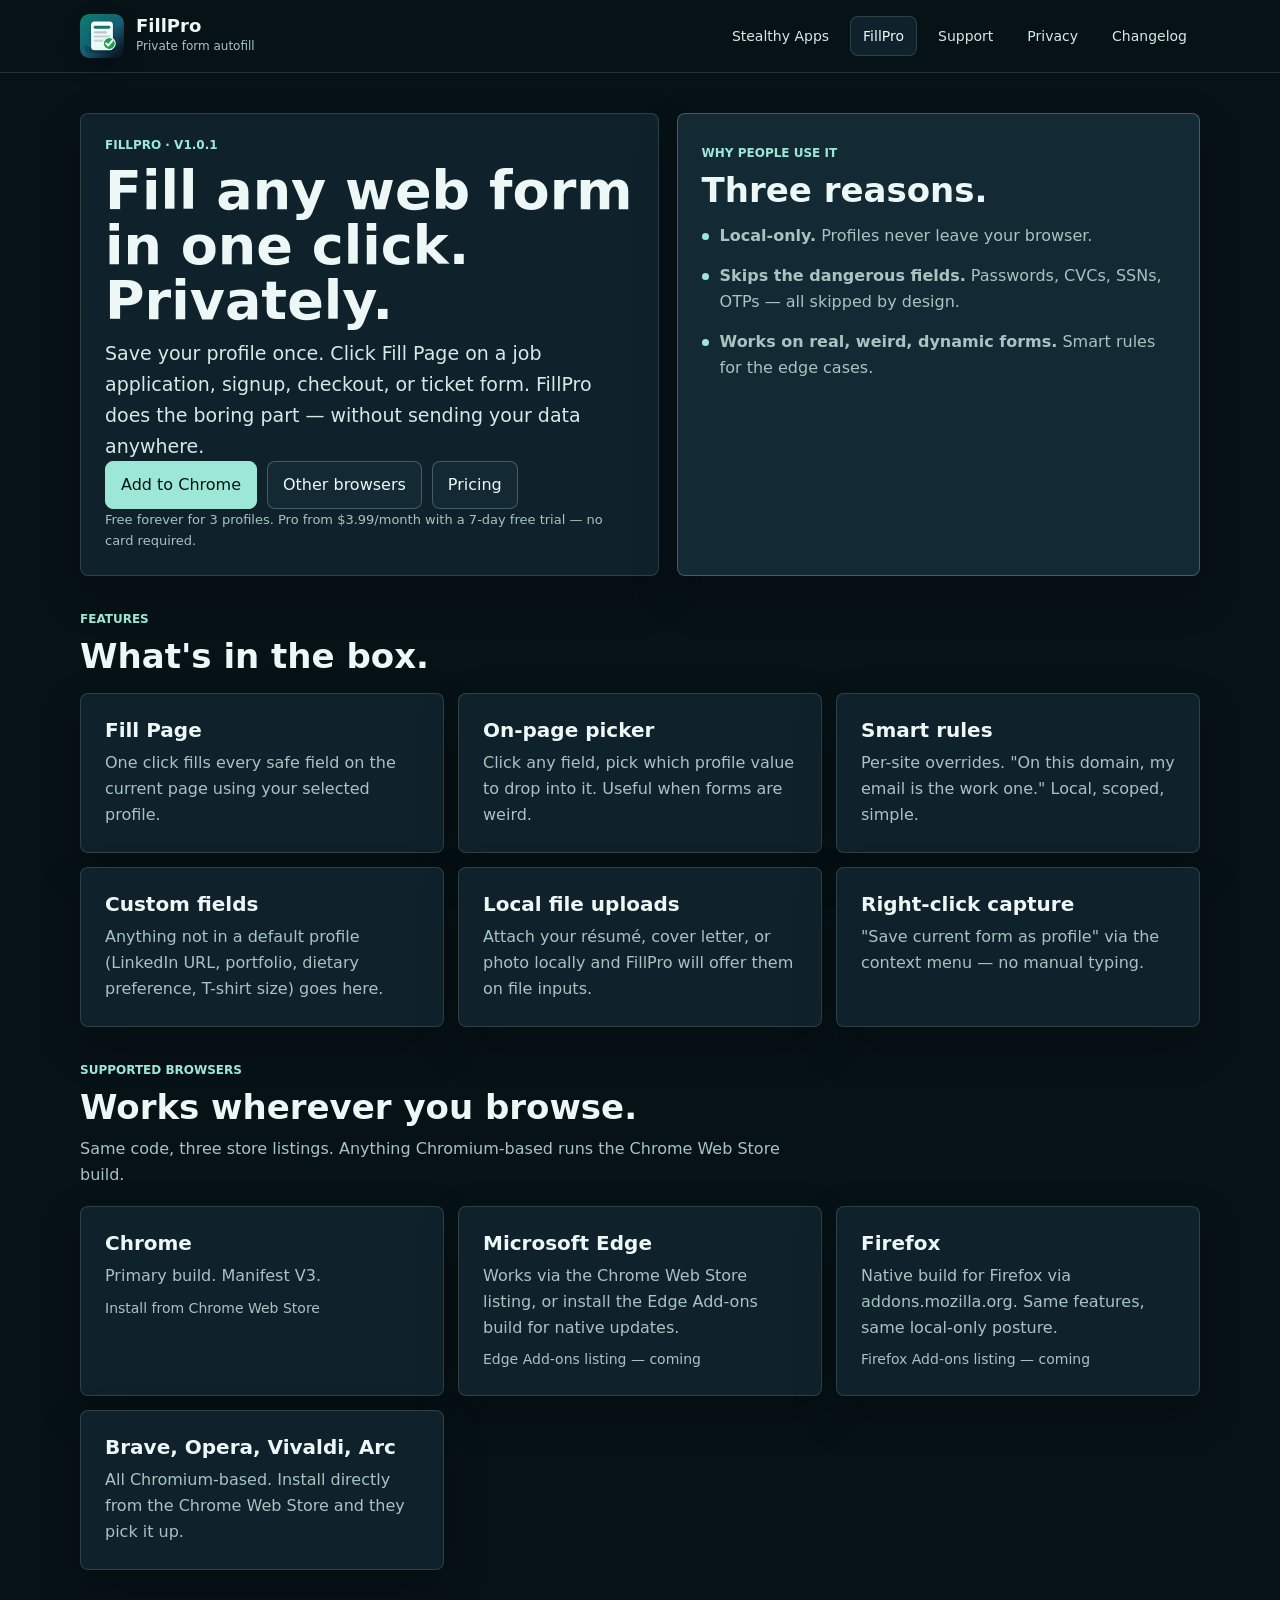
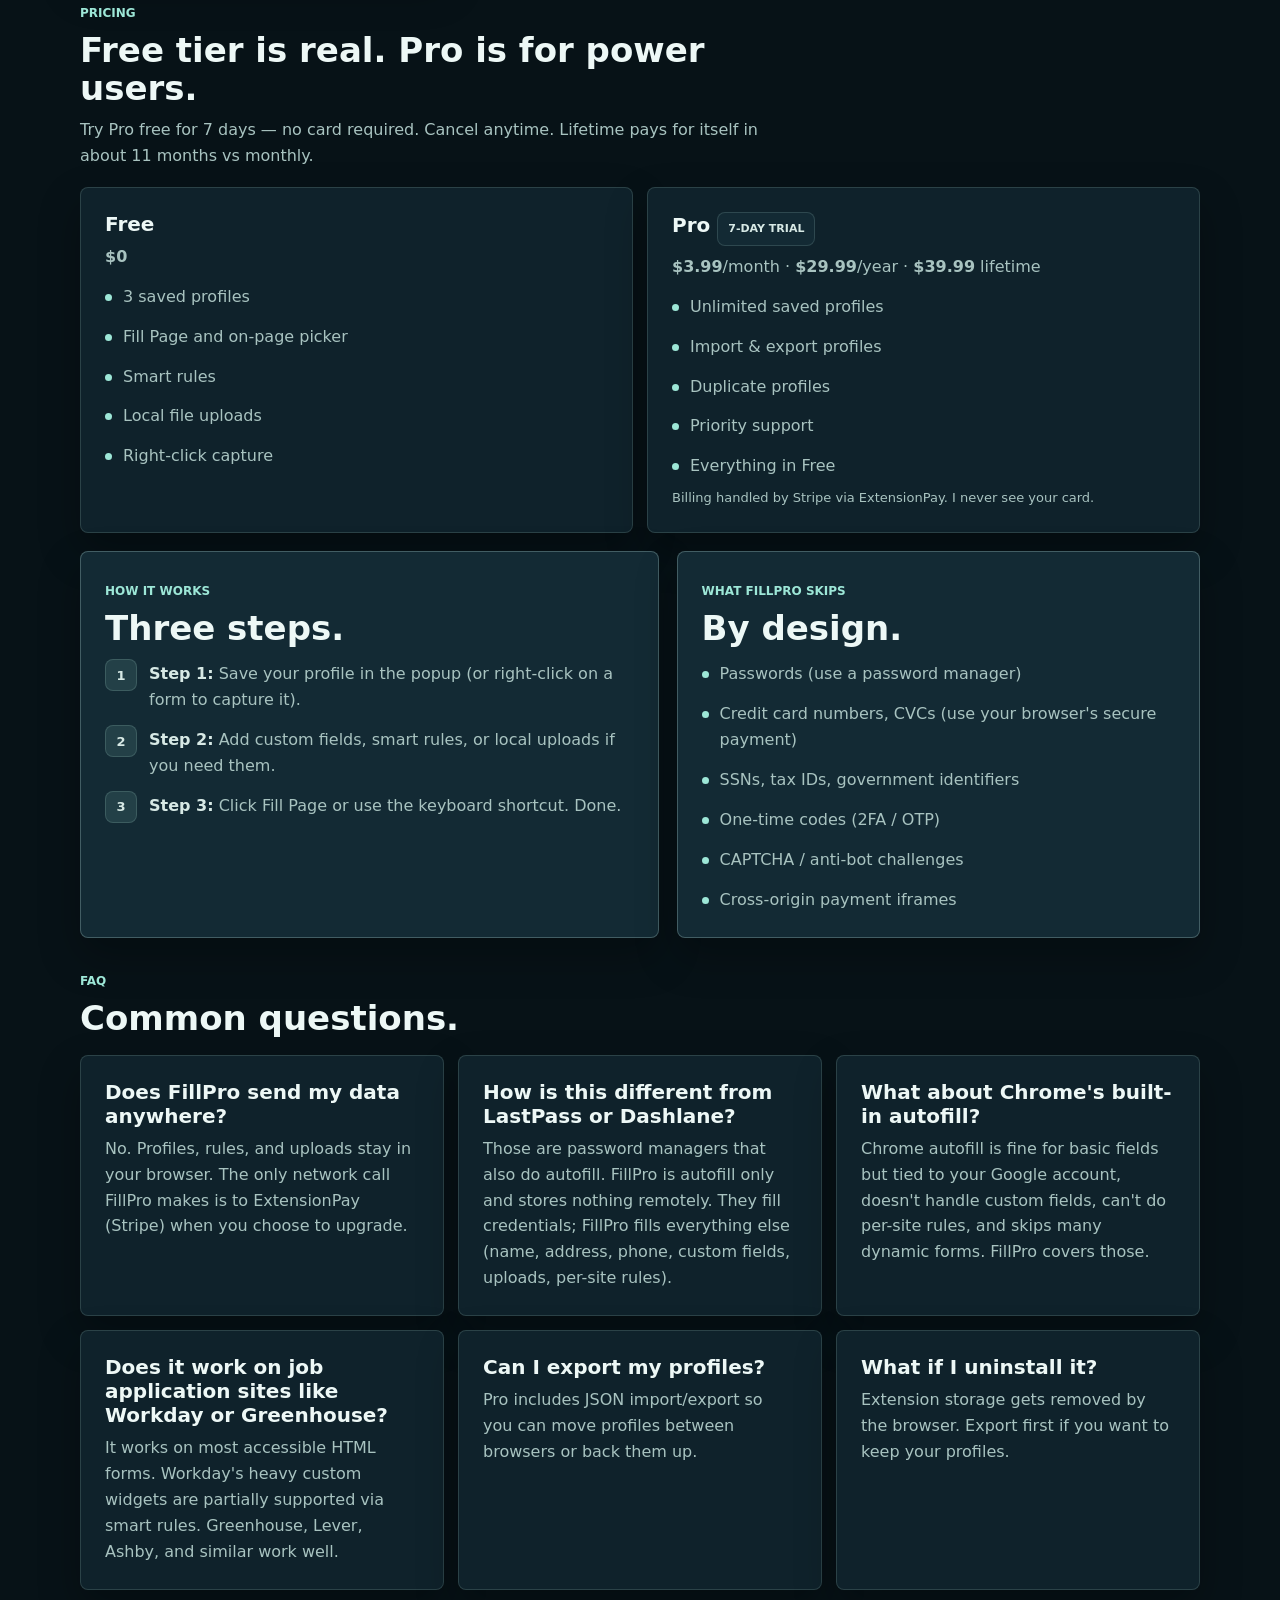
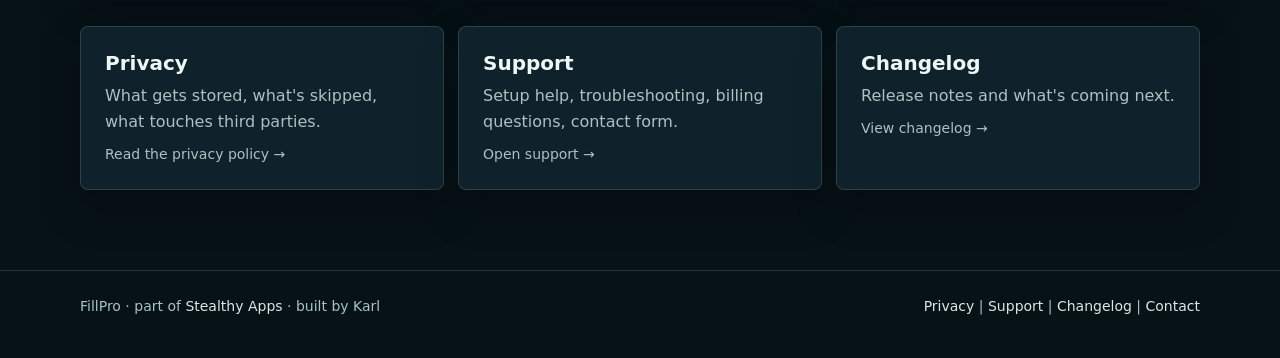
==== apps/fillpro/index.html @ 9a2bc62e "Restructure as Stealthy Apps portfolio site - New homepage and About page (Stealthy Apps brand, casu" ====
<!doctype html>
<html lang="en">
<head>
  <meta charset="utf-8">
  <meta name="viewport" content="width=device-width, initial-scale=1">
  <title>FillPro — private form autofill for Chrome, Edge, and Firefox</title>
  <meta name="description" content="FillPro is a private, local-only form autofill extension for Chrome, Edge, Firefox, Brave, Opera, Vivaldi, and Arc. No tracking. No accounts. Skips passwords, payment fields, and one-time codes by design. Free tier with 3 profiles. Pro from $3.99/month with a 7-day free trial.">
  <meta name="keywords" content="form autofill, chrome autofill, firefox autofill, edge autofill, private autofill, fillpro, lastpass alternative, dashlane alternative, indie autofill extension, no tracking autofill, local-only autofill">
  <meta name="referrer" content="no-referrer">
  <meta name="theme-color" content="#0b1a23">
  <link rel="canonical" href="https://stealthyapps.com/apps/fillpro/">
  <link rel="icon" href="/assets/fillpro-logo.svg" type="image/svg+xml">
  <link rel="stylesheet" href="/styles.css">

  <meta property="og:type" content="website">
  <meta property="og:site_name" content="Stealthy Apps">
  <meta property="og:title" content="FillPro — private form autofill for Chrome, Edge, and Firefox">
  <meta property="og:description" content="Local-only form autofill. No tracking, no accounts, no servers. Free tier with 3 profiles. Pro from $3.99/month, 7-day free trial.">
  <meta property="og:url" content="https://stealthyapps.com/apps/fillpro/">
  <meta property="og:image" content="https://stealthyapps.com/assets/fillpro-logo.svg">
  <meta name="twitter:card" content="summary_large_image">
  <meta name="twitter:title" content="FillPro — private form autofill">
  <meta name="twitter:description" content="Local-only autofill for Chrome, Edge, and Firefox. No tracking, no accounts.">
  <meta name="twitter:image" content="https://stealthyapps.com/assets/fillpro-logo.svg">

  <script type="application/ld+json">
  {
    "@context": "https://schema.org",
    "@graph": [
      {
        "@type": "SoftwareApplication",
        "name": "FillPro",
        "applicationCategory": "BrowserApplication",
        "operatingSystem": "Chrome, Microsoft Edge, Firefox, Brave, Opera, Vivaldi, Arc",
        "url": "https://stealthyapps.com/apps/fillpro/",
        "image": "https://stealthyapps.com/assets/fillpro-logo.svg",
        "description": "Private, local-only form autofill for Chrome, Edge, Firefox, and other Chromium browsers. Skips passwords and payment fields by design.",
        "publisher": { "@type": "Organization", "name": "Stealthy Apps" },
        "author": { "@type": "Person", "name": "Karl" },
        "offers": [
          { "@type": "Offer", "price": "0", "priceCurrency": "USD", "name": "Free", "availability": "https://schema.org/InStock" },
          { "@type": "Offer", "price": "3.99", "priceCurrency": "USD", "name": "Pro monthly" },
          { "@type": "Offer", "price": "29.99", "priceCurrency": "USD", "name": "Pro yearly" },
          { "@type": "Offer", "price": "39.99", "priceCurrency": "USD", "name": "Pro lifetime" }
        ]
      },
      {
        "@type": "BreadcrumbList",
        "itemListElement": [
          { "@type": "ListItem", "position": 1, "name": "Stealthy Apps", "item": "https://stealthyapps.com/" },
          { "@type": "ListItem", "position": 2, "name": "FillPro", "item": "https://stealthyapps.com/apps/fillpro/" }
        ]
      },
      {
        "@type": "FAQPage",
        "mainEntity": [
          {
            "@type": "Question",
            "name": "Does FillPro send my data anywhere?",
            "acceptedAnswer": { "@type": "Answer", "text": "No. Profiles, smart rules, and uploads stay in your browser. There is no server in the loop for the autofill flow." }
          },
          {
            "@type": "Question",
            "name": "Does FillPro fill passwords or credit card numbers?",
            "acceptedAnswer": { "@type": "Answer", "text": "No. Passwords, payment fields, CVCs, SSNs, tax IDs, and one-time codes are skipped by design. Use a password manager and your browser's secure payment methods for those." }
          },
          {
            "@type": "Question",
            "name": "Which browsers does FillPro support?",
            "acceptedAnswer": { "@type": "Answer", "text": "Chrome, Microsoft Edge, Firefox, Brave, Opera, Vivaldi, and Arc. Anything Chromium-based works from the Chrome Web Store build. Firefox uses a separate Add-ons listing." }
          },
          {
            "@type": "Question",
            "name": "Is there a free version of FillPro?",
            "acceptedAnswer": { "@type": "Answer", "text": "Yes. The free tier includes 3 saved profiles, Fill Page, the on-page picker, smart rules, and local uploads. Pro removes the profile cap and adds import/export and profile duplication." }
          },
          {
            "@type": "Question",
            "name": "How much does FillPro Pro cost?",
            "acceptedAnswer": { "@type": "Answer", "text": "$3.99/month, $29.99/year, or $39.99 lifetime. There is a 7-day free Pro trial — no card required." }
          },
          {
            "@type": "Question",
            "name": "How is FillPro different from LastPass or Dashlane autofill?",
            "acceptedAnswer": { "@type": "Answer", "text": "FillPro is autofill only — it does not store passwords or payment cards. It runs locally with no server, no account, and no analytics. Password managers fill credentials; FillPro fills the rest of the form (name, address, phone, custom fields, uploads, smart rules)." }
          }
        ]
      }
    ]
  }
  </script>
</head>
<body>
  <header class="site-header">
    <nav class="nav" aria-label="Main navigation">
      <a class="brand" href="/">
        <img class="brand-logo" src="/assets/fillpro-logo.svg" alt="FillPro logo" width="48" height="48" decoding="async">
        <span class="brand-lockup">
          <span class="brand-title">FillPro</span>
          <span class="brand-subtitle">Private form autofill</span>
        </span>
      </a>
      <div class="nav-links">
        <a href="/">Stealthy Apps</a>
        <a href="/apps/fillpro/" aria-current="page">FillPro</a>
        <a href="support.html">Support</a>
        <a href="privacy.html">Privacy</a>
        <a href="changelog.html">Changelog</a>
      </div>
    </nav>
  </header>

  <main class="page">
    <section class="page-hero">
      <div class="surface page-hero-copy">
        <div class="page-intro">
          <p class="eyebrow">FillPro · v1.0.1</p>
          <h1>Fill any web form in one click. Privately.</h1>
          <p class="lead">Save your profile once. Click Fill Page on a job application, signup, checkout, or ticket form. FillPro does the boring part — without sending your data anywhere.</p>
        </div>
        <div class="actions">
          <a class="button primary" href="https://chromewebstore.google.com/" rel="noopener">Add to Chrome</a>
          <a class="button" href="#platforms">Other browsers</a>
          <a class="button" href="#pricing">Pricing</a>
        </div>
        <p class="small">Free forever for 3 profiles. Pro from $3.99/month with a 7-day free trial — no card required.</p>
      </div>

      <article class="boundary-card mini-card">
        <div class="page-intro">
          <p class="eyebrow">Why people use it</p>
          <h2>Three reasons.</h2>
        </div>
        <ul class="list-check">
          <li><strong>Local-only.</strong> Profiles never leave your browser.</li>
          <li><strong>Skips the dangerous fields.</strong> Passwords, CVCs, SSNs, OTPs — all skipped by design.</li>
          <li><strong>Works on real, weird, dynamic forms.</strong> Smart rules for the edge cases.</li>
        </ul>
      </article>
    </section>

    <section class="section-shell">
      <div class="section-heading">
        <p class="eyebrow">Features</p>
        <h2>What's in the box.</h2>
      </div>
      <div class="info-grid">
        <article class="feature-card">
          <h3>Fill Page</h3>
          <p>One click fills every safe field on the current page using your selected profile.</p>
        </article>
        <article class="feature-card">
          <h3>On-page picker</h3>
          <p>Click any field, pick which profile value to drop into it. Useful when forms are weird.</p>
        </article>
        <article class="feature-card">
          <h3>Smart rules</h3>
          <p>Per-site overrides. "On this domain, my email is the work one." Local, scoped, simple.</p>
        </article>
        <article class="feature-card">
          <h3>Custom fields</h3>
          <p>Anything not in a default profile (LinkedIn URL, portfolio, dietary preference, T-shirt size) goes here.</p>
        </article>
        <article class="feature-card">
          <h3>Local file uploads</h3>
          <p>Attach your résumé, cover letter, or photo locally and FillPro will offer them on file inputs.</p>
        </article>
        <article class="feature-card">
          <h3>Right-click capture</h3>
          <p>"Save current form as profile" via the context menu — no manual typing.</p>
        </article>
      </div>
    </section>

    <section id="platforms" class="section-shell">
      <div class="section-heading">
        <p class="eyebrow">Supported browsers</p>
        <h2>Works wherever you browse.</h2>
        <p>Same code, three store listings. Anything Chromium-based runs the Chrome Web Store build.</p>
      </div>
      <div class="info-grid">
        <article class="info-card">
          <h3>Chrome</h3>
          <p>Primary build. Manifest V3.</p>
          <p class="meta"><a href="https://chromewebstore.google.com/" rel="noopener">Install from Chrome Web Store</a></p>
        </article>
        <article class="info-card">
          <h3>Microsoft Edge</h3>
          <p>Works via the Chrome Web Store listing, or install the Edge Add-ons build for native updates.</p>
          <p class="meta">Edge Add-ons listing — coming</p>
        </article>
        <article class="info-card">
          <h3>Firefox</h3>
          <p>Native build for Firefox via addons.mozilla.org. Same features, same local-only posture.</p>
          <p class="meta">Firefox Add-ons listing — coming</p>
        </article>
        <article class="info-card">
          <h3>Brave, Opera, Vivaldi, Arc</h3>
          <p>All Chromium-based. Install directly from the Chrome Web Store and they pick it up.</p>
        </article>
      </div>
    </section>

    <section id="pricing" class="section-shell">
      <div class="section-heading">
        <p class="eyebrow">Pricing</p>
        <h2>Free tier is real. Pro is for power users.</h2>
        <p>Try Pro free for 7 days — no card required. Cancel anytime. Lifetime pays for itself in about 11 months vs monthly.</p>
      </div>
      <div class="plan-grid">
        <article class="feature-card">
          <h3>Free</h3>
          <p><strong>$0</strong></p>
          <ul class="list-check">
            <li>3 saved profiles</li>
            <li>Fill Page and on-page picker</li>
            <li>Smart rules</li>
            <li>Local file uploads</li>
            <li>Right-click capture</li>
          </ul>
        </article>
        <article class="feature-card">
          <h3>Pro <span class="release-badge">7-day trial</span></h3>
          <p><strong>$3.99</strong>/month · <strong>$29.99</strong>/year · <strong>$39.99</strong> lifetime</p>
          <ul class="list-check">
            <li>Unlimited saved profiles</li>
            <li>Import &amp; export profiles</li>
            <li>Duplicate profiles</li>
            <li>Priority support</li>
            <li>Everything in Free</li>
          </ul>
          <p class="small">Billing handled by Stripe via ExtensionPay. I never see your card.</p>
        </article>
      </div>
    </section>

    <section class="split-layout">
      <article class="boundary-card">
        <div class="page-intro">
          <p class="eyebrow">How it works</p>
          <h2>Three steps.</h2>
        </div>
        <ol class="step-list">
          <li><strong>Step 1:</strong> Save your profile in the popup (or right-click on a form to capture it).</li>
          <li><strong>Step 2:</strong> Add custom fields, smart rules, or local uploads if you need them.</li>
          <li><strong>Step 3:</strong> Click Fill Page or use the keyboard shortcut. Done.</li>
        </ol>
      </article>

      <article class="boundary-card">
        <div class="page-intro">
          <p class="eyebrow">What FillPro skips</p>
          <h2>By design.</h2>
        </div>
        <ul class="list-check">
          <li>Passwords (use a password manager)</li>
          <li>Credit card numbers, CVCs (use your browser's secure payment)</li>
          <li>SSNs, tax IDs, government identifiers</li>
          <li>One-time codes (2FA / OTP)</li>
          <li>CAPTCHA / anti-bot challenges</li>
          <li>Cross-origin payment iframes</li>
        </ul>
      </article>
    </section>

    <section class="section-shell">
      <div class="section-heading">
        <p class="eyebrow">FAQ</p>
        <h2>Common questions.</h2>
      </div>
      <div class="info-grid">
        <article class="info-card">
          <h3>Does FillPro send my data anywhere?</h3>
          <p>No. Profiles, rules, and uploads stay in your browser. The only network call FillPro makes is to ExtensionPay (Stripe) when you choose to upgrade.</p>
        </article>
        <article class="info-card">
          <h3>How is this different from LastPass or Dashlane?</h3>
          <p>Those are password managers that also do autofill. FillPro is autofill only and stores nothing remotely. They fill credentials; FillPro fills everything else (name, address, phone, custom fields, uploads, per-site rules).</p>
        </article>
        <article class="info-card">
          <h3>What about Chrome's built-in autofill?</h3>
          <p>Chrome autofill is fine for basic fields but tied to your Google account, doesn't handle custom fields, can't do per-site rules, and skips many dynamic forms. FillPro covers those.</p>
        </article>
        <article class="info-card">
          <h3>Does it work on job application sites like Workday or Greenhouse?</h3>
          <p>It works on most accessible HTML forms. Workday's heavy custom widgets are partially supported via smart rules. Greenhouse, Lever, Ashby, and similar work well.</p>
        </article>
        <article class="info-card">
          <h3>Can I export my profiles?</h3>
          <p>Pro includes JSON import/export so you can move profiles between browsers or back them up.</p>
        </article>
        <article class="info-card">
          <h3>What if I uninstall it?</h3>
          <p>Extension storage gets removed by the browser. Export first if you want to keep your profiles.</p>
        </article>
      </div>
    </section>

    <section class="section-shell">
      <div class="info-grid">
        <article class="info-card">
          <h3>Privacy</h3>
          <p>What gets stored, what's skipped, what touches third parties.</p>
          <p class="meta"><a href="privacy.html">Read the privacy policy →</a></p>
        </article>
        <article class="info-card">
          <h3>Support</h3>
          <p>Setup help, troubleshooting, billing questions, contact form.</p>
          <p class="meta"><a href="support.html">Open support →</a></p>
        </article>
        <article class="info-card">
          <h3>Changelog</h3>
          <p>Release notes and what's coming next.</p>
          <p class="meta"><a href="changelog.html">View changelog →</a></p>
        </article>
      </div>
    </section>
  </main>

  <footer>
    <div class="footer-inner">
      <span>FillPro · part of <a href="/">Stealthy Apps</a> · built by Karl</span>
      <span><a href="privacy.html">Privacy</a> | <a href="support.html">Support</a> | <a href="changelog.html">Changelog</a> | <a href="support.html#contact">Contact</a></span>
    </div>
  </footer>
</body>
</html>
---- styles.css ----
:root {
  --bg: #071217;
  --bg-2: #0b1a20;
  --surface: #0f222b;
  --surface-2: #132a34;
  --surface-3: #f5fbfa;
  --text: #edf8f6;
  --soft: #d7e9e5;
  --muted: #a8c3c0;
  --line: rgba(185, 226, 218, 0.16);
  --line-strong: rgba(185, 226, 218, 0.28);
  --brand: #9de7d7;
  --brand-dark: #0f766e;
  --good: #16a34a;
  --ink: #08212b;
  --max: 1120px;
  --copy: 720px;
  --radius: 8px;
  --shadow: 0 18px 42px rgba(0, 0, 0, 0.28);
}

* {
  box-sizing: border-box;
}

html {
  color-scheme: dark;
  scroll-behavior: smooth;
  scroll-padding-top: 150px;
}

body {
  margin: 0;
  min-height: 100vh;
  background: var(--bg);
  color: var(--text);
  font: 16px/1.62 ui-sans-serif, system-ui, -apple-system, BlinkMacSystemFont, "Segoe UI", sans-serif;
  letter-spacing: 0;
}

img {
  display: block;
  max-width: 100%;
}

a {
  color: inherit;
  text-decoration: none;
}

a:hover {
  text-decoration: none;
}

.site-header {
  position: sticky;
  top: 0;
  z-index: 20;
  background: var(--bg);
  border-bottom: 1px solid var(--line);
}

.nav,
main,
.footer-inner {
  width: min(var(--max), calc(100% - 40px));
  margin: 0 auto;
}

.nav {
  display: flex;
  align-items: center;
  justify-content: space-between;
  gap: 22px;
  padding: 14px 0;
}

.brand {
  display: inline-flex;
  align-items: center;
  gap: 12px;
  min-width: 0;
}

.brand-logo {
  width: 44px;
  height: 44px;
  border-radius: var(--radius);
  box-shadow: 0 10px 20px rgba(0, 0, 0, 0.24);
  flex: 0 0 auto;
}

.brand-lockup {
  display: flex;
  flex-direction: column;
  gap: 1px;
}

.brand-title {
  color: var(--text);
  font-size: 18px;
  line-height: 1.1;
  font-weight: 800;
}

.brand-subtitle {
  color: var(--muted);
  font-size: 12px;
}

.nav-links {
  display: flex;
  flex-wrap: wrap;
  align-items: center;
  justify-content: flex-end;
  gap: 8px;
}

.nav-links a {
  min-height: 38px;
  padding: 8px 12px;
  border-radius: var(--radius);
  color: var(--soft);
  font-size: 14px;
  border: 1px solid transparent;
}

.nav-links a:hover,
.nav-links a[aria-current='page'] {
  background: var(--surface);
  border-color: var(--line);
  color: var(--text);
}

main {
  position: relative;
  padding: 40px 0 80px;
}

.page {
  display: grid;
  gap: 18px;
}

.hero-grid,
.page-hero,
.split-layout {
  display: grid;
  grid-template-columns: minmax(0, 1.05fr) minmax(320px, 0.95fr);
  gap: 18px;
  align-items: stretch;
}

.surface,
.boundary-card,
.contact-card,
.feature-card,
.info-card,
.support-card,
.policy-card,
.release-card,
.mini-card,
.preview-shell,
.preview-card,
.mini-note {
  border: 1px solid var(--line);
  border-radius: var(--radius);
  background: var(--surface);
  box-shadow: var(--shadow);
}

.hero-copy,
.page-hero-copy,
.boundary-card,
.contact-card,
.feature-card,
.info-card,
.support-card,
.policy-card,
.release-card,
.mini-card {
  padding: 24px;
}

.hero-copy {
  display: flex;
  flex-direction: column;
  justify-content: space-between;
  gap: 20px;
}

.page-intro,
.section-heading {
  display: grid;
  gap: 10px;
}

.section-shell {
  display: grid;
  gap: 18px;
  margin-top: 18px;
}

.section-heading {
  max-width: var(--copy);
}

.eyebrow {
  margin: 0;
  color: var(--brand);
  font-size: 12px;
  line-height: 1.25;
  font-weight: 800;
  letter-spacing: 0;
  text-transform: uppercase;
}

h1,
h2,
h3,
p {
  margin: 0;
  letter-spacing: 0;
}

h1,
h2,
h3 {
  color: var(--text);
  font-weight: 800;
}

h1 {
  max-width: 720px;
  font-size: 54px;
  line-height: 1.02;
}

h2 {
  font-size: 34px;
  line-height: 1.12;
}

h3 {
  font-size: 20px;
  line-height: 1.2;
}

p {
  color: var(--muted);
}

.lead {
  max-width: 62ch;
  color: var(--soft);
  font-size: 19px;
}

.actions,
.pill-row,
.quick-links,
.chip-row,
.tag-row,
.preview-tag-row,
.preview-action-row,
.contact-meta {
  display: flex;
  flex-wrap: wrap;
  gap: 10px;
}

.pill,
.quick-link,
.chip,
.preview-badge,
.release-badge,
.tag,
.preview-tag {
  display: inline-flex;
  align-items: center;
  justify-content: center;
  min-height: 34px;
  padding: 7px 10px;
  border-radius: var(--radius);
  border: 1px solid var(--line);
  background: var(--surface-2);
  color: var(--soft);
  font-size: 13px;
  font-weight: 700;
  letter-spacing: 0;
}

.quick-link:hover {
  border-color: var(--line-strong);
  color: var(--text);
}

.button {
  display: inline-flex;
  align-items: center;
  justify-content: center;
  min-height: 44px;
  padding: 10px 15px;
  border: 1px solid var(--line-strong);
  border-radius: var(--radius);
  background: var(--surface-2);
  color: var(--text);
  font: 800 14px/1.2 inherit;
  cursor: pointer;
}

.button:hover {
  border-color: var(--brand);
}

.button.primary {
  color: #06131a;
  background: var(--brand);
  border-color: var(--brand);
}

.hero-preview,
.preview-shell {
  display: flex;
}

.preview-shell {
  width: 100%;
  padding: 16px;
  flex-direction: column;
  gap: 14px;
  background: var(--surface-2);
}

.preview-header,
.preview-card-head,
.footer-inner,
.contact-meta {
  display: flex;
  align-items: center;
  justify-content: space-between;
  gap: 12px;
}

.preview-brand {
  display: inline-flex;
  align-items: center;
  gap: 10px;
  color: var(--soft);
  font-weight: 800;
}

.preview-brand img {
  width: 36px;
  height: 36px;
  border-radius: var(--radius);
}

.preview-badge,
.release-badge {
  font-size: 11px;
  text-transform: uppercase;
}

.preview-stack,
.preview-lines,
.preview-note-grid,
.feature-grid,
.info-grid,
.support-grid,
.policy-grid,
.release-grid,
.mini-grid,
.contact-form,
.field,
.field-row,
.list-check,
.step-list,
.clean-list,
.dense-list {
  display: grid;
  gap: 14px;
}

.preview-note-grid,
.feature-grid,
.info-grid,
.support-grid,
.policy-grid,
.release-grid {
  grid-template-columns: repeat(3, minmax(0, 1fr));
}

.preview-note-grid {
  grid-template-columns: repeat(2, minmax(0, 1fr));
}

.plan-grid {
  display: grid;
  grid-template-columns: repeat(2, minmax(0, 1fr));
  gap: 14px;
}

.preview-card {
  padding: 18px;
  background: var(--surface-3);
  color: var(--ink);
  box-shadow: 0 16px 30px rgba(0, 0, 0, 0.22);
}

.preview-card-head {
  margin-bottom: 14px;
  color: var(--ink);
  font-weight: 800;
}

.preview-default {
  min-height: 24px;
  padding: 4px 8px;
  border-radius: var(--radius);
  background: rgba(15, 118, 110, 0.12);
  color: var(--brand-dark);
  font-size: 11px;
  font-weight: 900;
}

.preview-lines {
  margin-bottom: 14px;
  gap: 9px;
}

.preview-lines span {
  height: 12px;
  border-radius: var(--radius);
  background: rgba(8, 33, 43, 0.12);
}

.preview-lines span:nth-child(1) { width: 88%; }
.preview-lines span:nth-child(2) { width: 68%; }
.preview-lines span:nth-child(3) { width: 78%; }

.preview-tag,
.tag {
  background: rgba(8, 33, 43, 0.08);
  color: #0d3744;
  border-color: rgba(8, 33, 43, 0.1);
}

.preview-tag.strong,
.tag.strong {
  background: rgba(22, 163, 74, 0.12);
  color: #14783d;
}

.preview-action {
  flex: 1;
  min-height: 40px;
  border-radius: var(--radius);
  display: inline-flex;
  align-items: center;
  justify-content: center;
  font-size: 13px;
  font-weight: 800;
}

.preview-action.primary {
  background: var(--brand-dark);
  color: #f7fbfb;
}

.preview-action.secondary {
  background: rgba(8, 33, 43, 0.08);
  color: var(--ink);
}

.mini-note {
  padding: 16px;
  background: var(--surface-3);
  color: var(--ink);
}

.mini-note p,
.mini-note strong {
  color: var(--ink);
}

.feature-card p,
.info-card p,
.support-card p,
.policy-card p,
.release-card p,
.boundary-card p,
.contact-card p,
.mini-card p {
  margin-top: 8px;
}

.boundary-card,
.contact-card,
.mini-card {
  background: var(--surface-2);
  border-color: var(--line-strong);
}

.list-check,
.step-list,
.clean-list,
.dense-list {
  padding: 0;
  margin: 14px 0 0;
  list-style: none;
}

.list-check li,
.step-list li,
.clean-list li,
.dense-list li {
  position: relative;
  padding-left: 18px;
  color: var(--muted);
}

.list-check li::before,
.clean-list li::before,
.dense-list li::before {
  content: "";
  position: absolute;
  left: 0;
  top: 10px;
  width: 7px;
  height: 7px;
  border-radius: 50%;
  background: var(--brand);
}

.step-list {
  counter-reset: step;
}

.step-list li {
  min-height: 34px;
  padding-left: 44px;
}

.step-list strong {
  color: var(--soft);
}

.step-list li::before {
  counter-increment: step;
  content: counter(step);
  position: absolute;
  left: 0;
  top: -2px;
  width: 30px;
  height: 30px;
  border-radius: var(--radius);
  display: grid;
  place-items: center;
  background: rgba(157, 231, 215, 0.12);
  border: 1px solid var(--line);
  color: var(--soft);
  font-size: 13px;
  font-weight: 900;
}

.permissions-table {
  width: 100%;
  margin-top: 14px;
  border-collapse: collapse;
  color: var(--muted);
  font-size: 15px;
}

.permissions-table th,
.permissions-table td {
  padding: 12px 0;
  border-top: 1px solid var(--line);
  text-align: left;
  vertical-align: top;
}

.permissions-table th {
  color: var(--soft);
  font-size: 13px;
}

.permissions-table td:first-child,
.permissions-table th:first-child {
  width: 180px;
  padding-right: 18px;
}

.permissions-table:first-of-type {
  margin-top: 14px;
}

.permissions-table strong {
  color: var(--soft);
}

.meta,
.small,
.helper {
  color: var(--muted);
  font-size: 14px;
}

.small {
  font-size: 13px;
}

.contact-card {
  scroll-margin-top: 150px;
}

.contact-form {
  margin-top: 18px;
}

.field-row {
  grid-template-columns: repeat(2, minmax(0, 1fr));
}

.contact-fieldset {
  min-width: 0;
  margin: 0;
  padding: 0;
  border: 0;
}

.contact-fieldset legend {
  color: var(--soft);
  font-size: 13px;
  font-weight: 800;
}

.field {
  gap: 7px;
}

.field label {
  color: var(--soft);
  font-size: 13px;
  font-weight: 800;
}

.field input,
.field select,
.field textarea {
  width: 100%;
  border: 1px solid var(--line-strong);
  border-radius: var(--radius);
  background: #071217;
  color: var(--text);
  font: inherit;
  padding: 12px 13px;
}

.field textarea {
  min-height: 150px;
  resize: vertical;
}

.field input::placeholder,
.field textarea::placeholder {
  color: #6f8d8d;
}

.field input:focus,
.field select:focus,
.field textarea:focus {
  outline: 2px solid rgba(157, 231, 215, 0.42);
  outline-offset: 2px;
}

.button:focus-visible,
.nav-links a:focus-visible,
.quick-link:focus-visible,
a:focus-visible,
button:focus-visible,
select:focus-visible,
input:focus-visible,
textarea:focus-visible {
  outline: 3px solid var(--brand);
  outline-offset: 3px;
}

[data-contact-status] {
  border-radius: var(--radius);
  padding: 10px 12px;
  background: rgba(157, 231, 215, 0.07);
  border: 1px solid var(--line);
}

[data-contact-status][data-state='error'] {
  color: #ffd2d2;
  background: rgba(185, 28, 28, 0.18);
  border-color: rgba(252, 165, 165, 0.45);
}

[data-contact-status][data-state='success'] {
  color: #d8f8e4;
  background: rgba(22, 163, 74, 0.14);
  border-color: rgba(134, 239, 172, 0.35);
}

footer {
  border-top: 1px solid var(--line);
}

.footer-inner {
  flex-wrap: wrap;
  padding: 24px 0 40px;
  color: var(--muted);
  font-size: 14px;
}

.footer-inner a {
  color: var(--soft);
}

@media (max-width: 1020px) {
  .hero-grid,
  .page-hero,
  .split-layout,
  .preview-note-grid,
  .feature-grid,
  .info-grid,
  .support-grid,
  .policy-grid,
  .release-grid {
    grid-template-columns: repeat(2, minmax(0, 1fr));
  }

  h1 {
    font-size: 46px;
  }
}

@media (max-width: 780px) {
  .nav,
  main,
  .footer-inner {
    width: min(var(--max), calc(100% - 28px));
  }

  .nav {
    flex-direction: column;
    align-items: flex-start;
  }

  .nav-links {
    justify-content: flex-start;
  }

  .hero-grid,
  .page-hero,
  .split-layout,
  .preview-note-grid,
  .feature-grid,
  .info-grid,
  .support-grid,
  .policy-grid,
  .release-grid,
  .plan-grid,
  .field-row {
    grid-template-columns: 1fr;
  }

  h1 {
    font-size: 38px;
  }

  h2 {
    font-size: 28px;
  }

  .hero-copy,
  .page-hero-copy,
  .boundary-card,
  .contact-card,
  .feature-card,
  .info-card,
  .support-card,
  .policy-card,
  .release-card,
  .mini-card {
    padding: 20px;
  }

  .permissions-table,
  .permissions-table thead,
  .permissions-table tbody,
  .permissions-table tr,
  .permissions-table th,
  .permissions-table td {
    display: block;
    width: 100%;
  }

  .permissions-table th {
    display: none;
  }

  .permissions-table td:first-child {
    padding-bottom: 2px;
    border-top: 1px solid var(--line);
  }

  .permissions-table td + td {
    padding-top: 0;
    border-top: 0;
  }
}

@media (max-width: 560px) {
  body {
    font-size: 15px;
  }

  main {
    padding-top: 28px;
  }

  .brand-logo {
    width: 40px;
    height: 40px;
  }

  .actions,
  .pill-row,
  .quick-links {
    width: 100%;
  }

  .button,
  .pill,
  .quick-link {
    width: 100%;
  }

  .hero-copy .actions {
    display: grid;
    grid-template-columns: repeat(2, minmax(0, 1fr));
  }

  .hero-copy .actions .button.primary {
    grid-column: 1 / -1;
  }

  .nav-links {
    display: grid;
    width: 100%;
    grid-template-columns: repeat(4, minmax(0, 1fr));
    gap: 6px;
  }

  .nav-links a {
    min-height: 34px;
    padding: 7px 6px;
    text-align: center;
    font-size: 13px;
  }

  .preview-header,
  .preview-card-head,
  .preview-action-row,
  .footer-inner,
  .contact-meta {
    align-items: stretch;
    flex-direction: column;
  }

  .field textarea {
    min-height: 120px;
  }
}

@media (prefers-reduced-motion: reduce) {
  html {
    scroll-behavior: auto;
  }
}
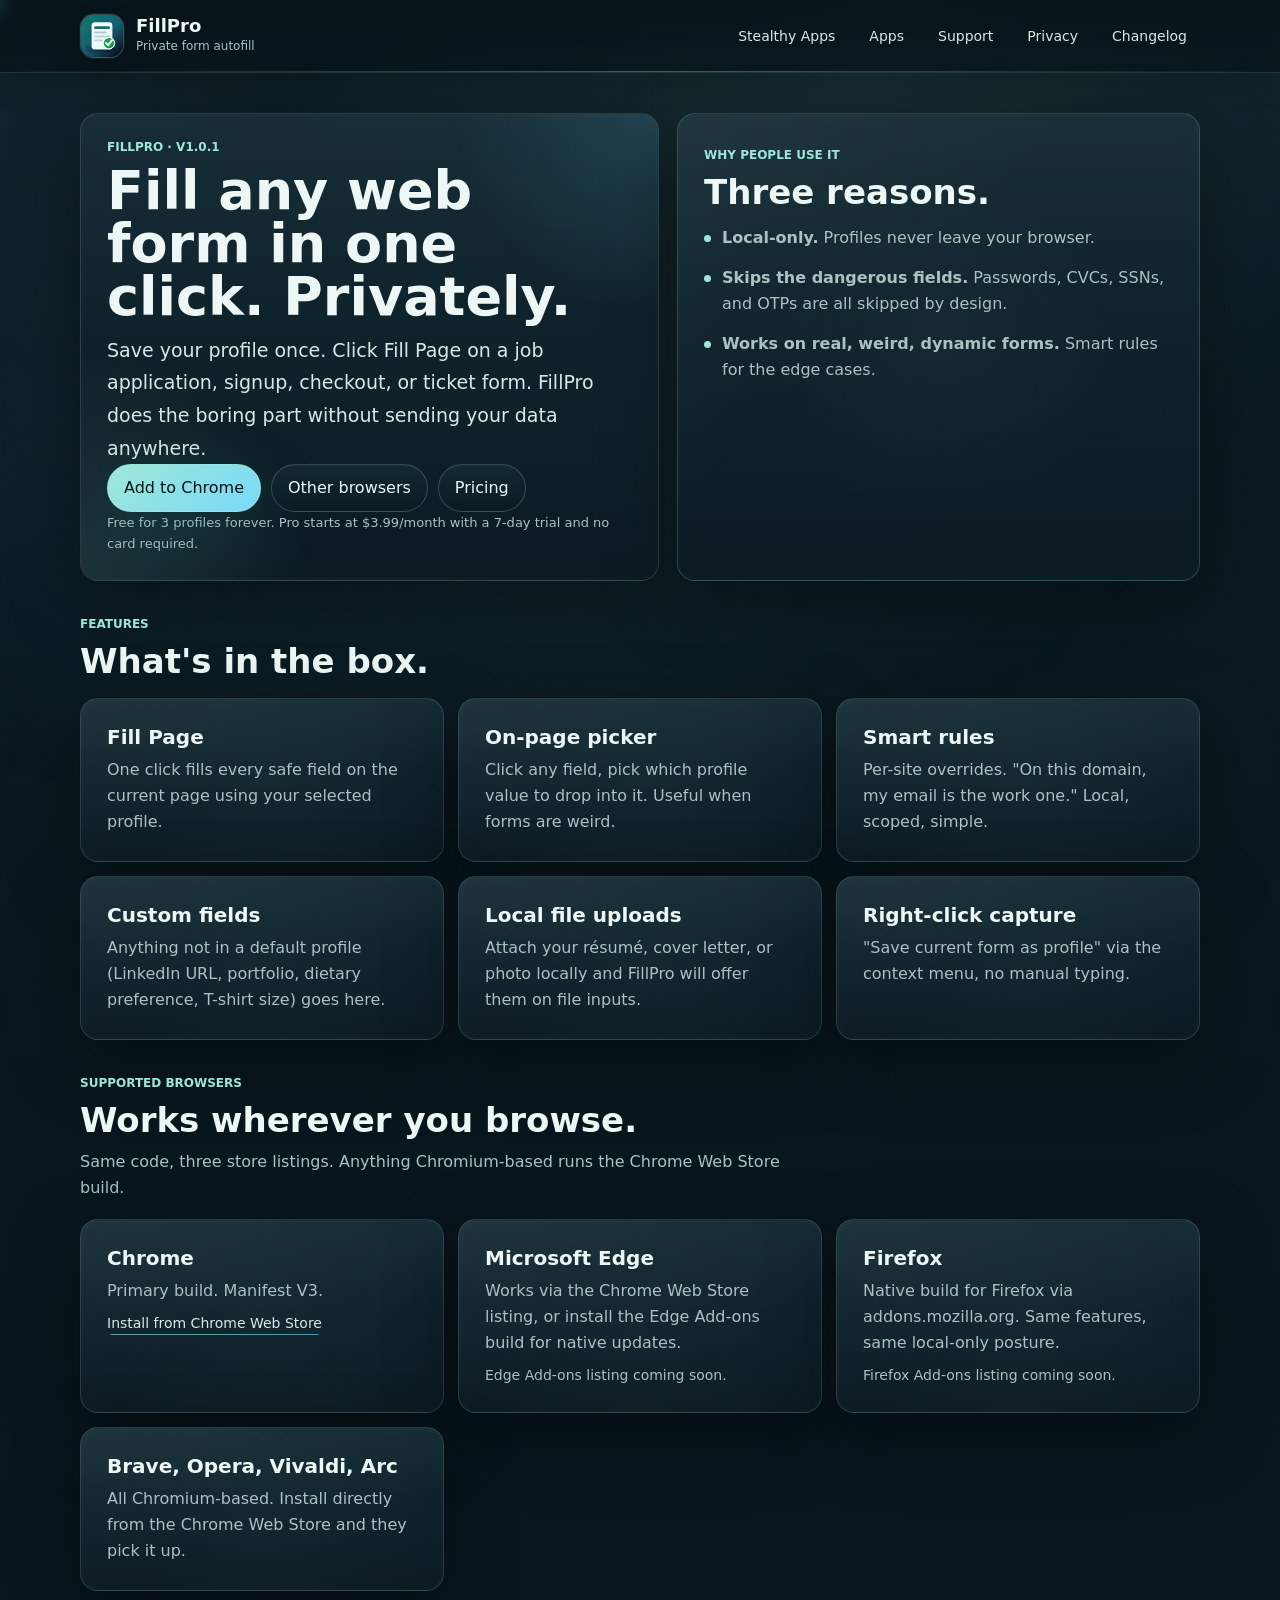
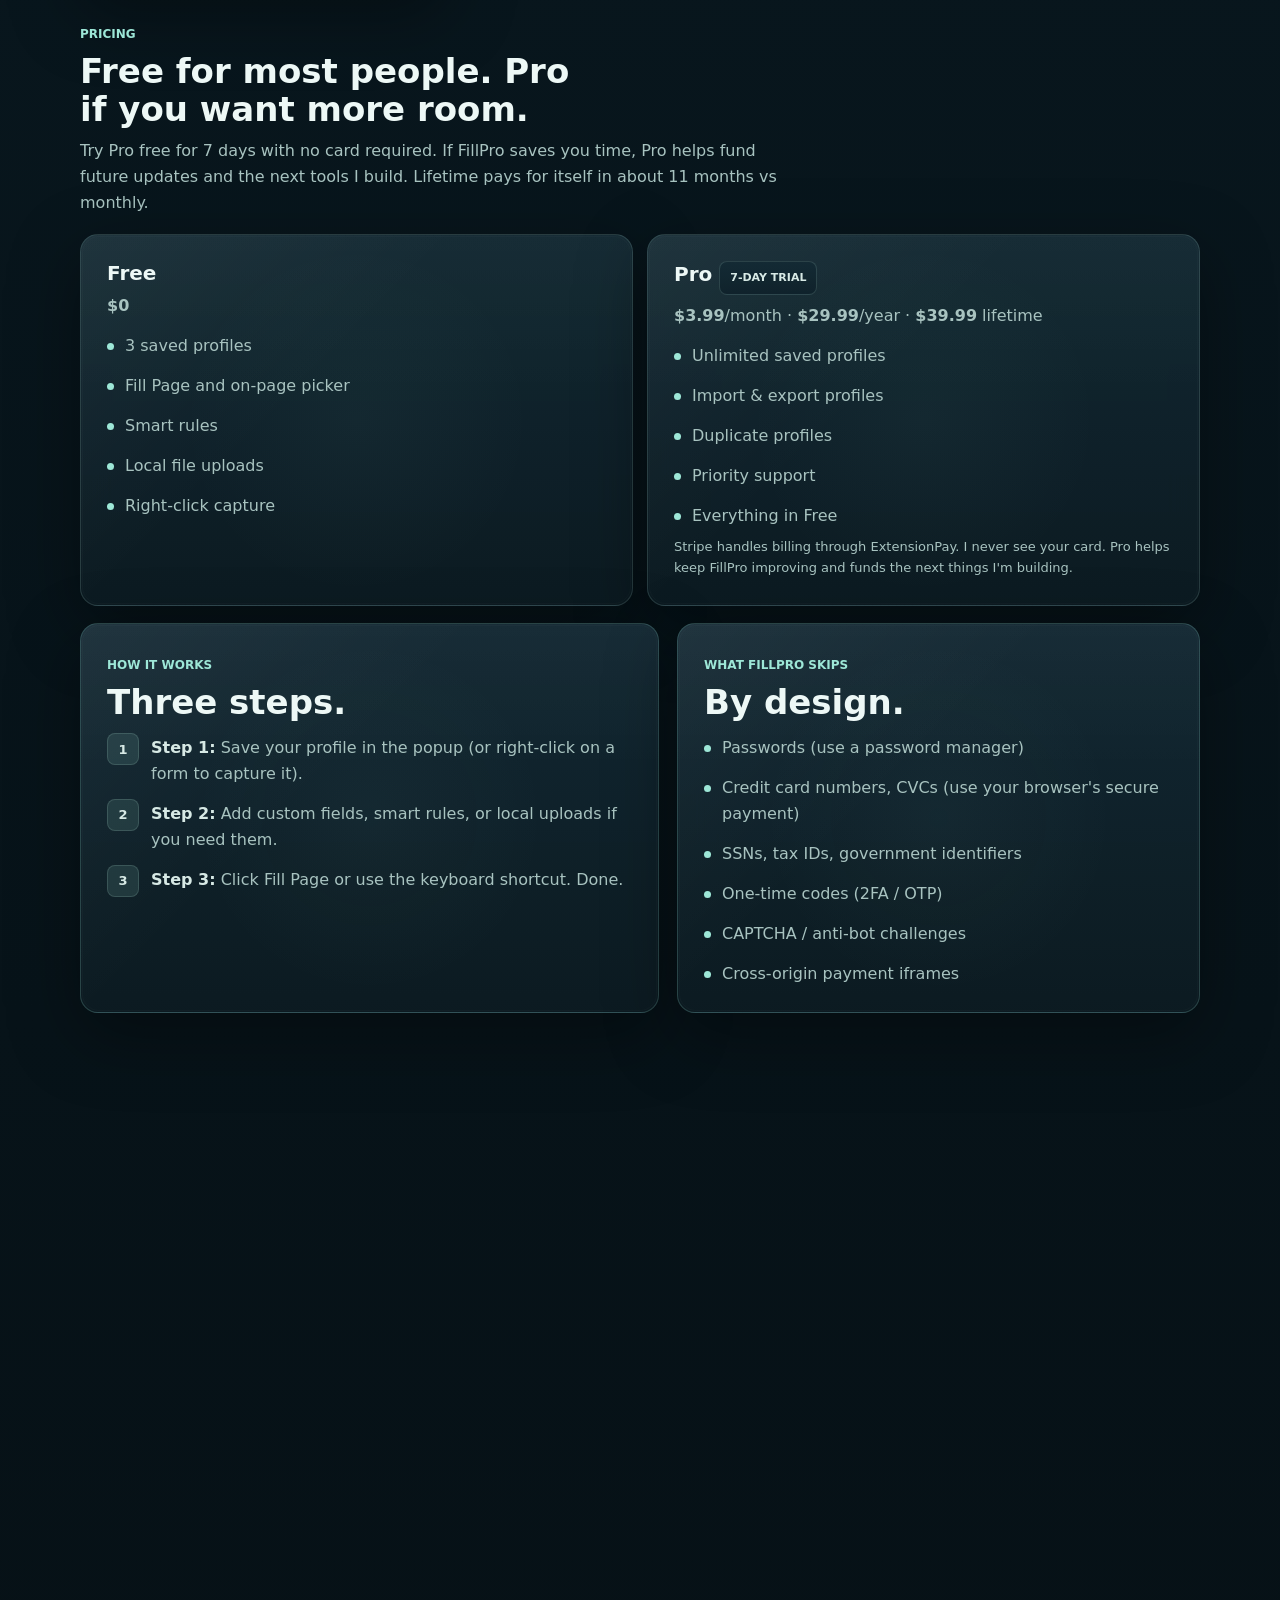
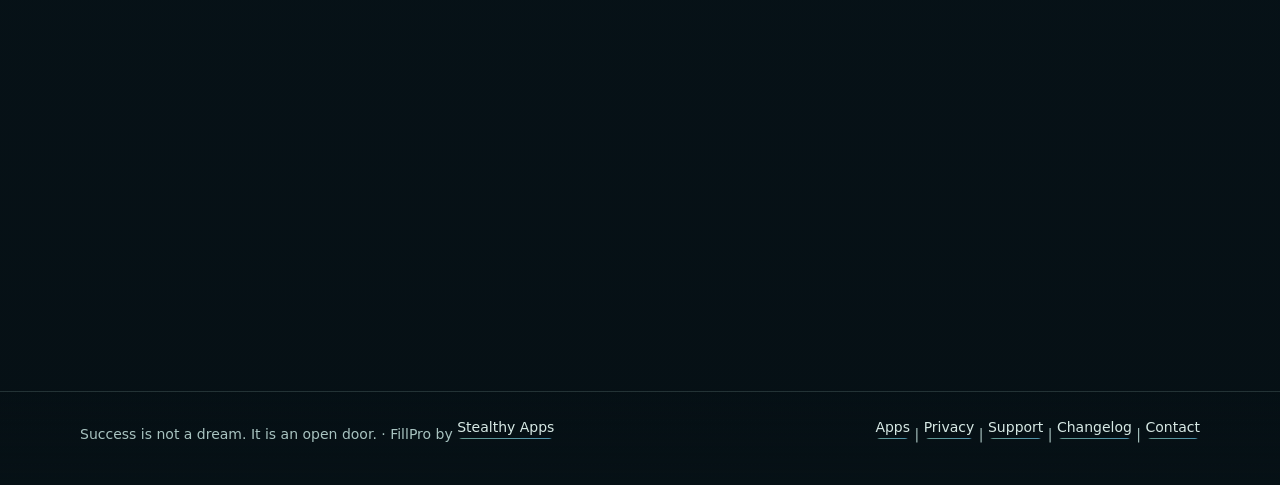
==== commit 717ff97c: "Refine brand voice and interaction polish" ====
--- a/apps/fillpro/index.html
+++ b/apps/fillpro/index.html
@@ -102,7 +102,7 @@
       </a>
       <div class="nav-links">
         <a href="/">Stealthy Apps</a>
-        <a href="/apps/fillpro/" aria-current="page">FillPro</a>
+        <a href="/#apps">Apps</a>
         <a href="support.html">Support</a>
         <a href="privacy.html">Privacy</a>
         <a href="changelog.html">Changelog</a>
@@ -116,14 +116,14 @@
         <div class="page-intro">
           <p class="eyebrow">FillPro · v1.0.1</p>
           <h1>Fill any web form in one click. Privately.</h1>
-          <p class="lead">Save your profile once. Click Fill Page on a job application, signup, checkout, or ticket form. FillPro does the boring part — without sending your data anywhere.</p>
+          <p class="lead">Save your profile once. Click Fill Page on a job application, signup, checkout, or ticket form. FillPro does the boring part without sending your data anywhere.</p>
         </div>
         <div class="actions">
           <a class="button primary" href="https://chromewebstore.google.com/" rel="noopener">Add to Chrome</a>
           <a class="button" href="#platforms">Other browsers</a>
           <a class="button" href="#pricing">Pricing</a>
         </div>
-        <p class="small">Free forever for 3 profiles. Pro from $3.99/month with a 7-day free trial — no card required.</p>
+        <p class="small">Free for 3 profiles forever. Pro starts at $3.99/month with a 7-day trial and no card required.</p>
       </div>
 
       <article class="boundary-card mini-card">
@@ -133,7 +133,7 @@
         </div>
         <ul class="list-check">
           <li><strong>Local-only.</strong> Profiles never leave your browser.</li>
-          <li><strong>Skips the dangerous fields.</strong> Passwords, CVCs, SSNs, OTPs — all skipped by design.</li>
+          <li><strong>Skips the dangerous fields.</strong> Passwords, CVCs, SSNs, and OTPs are all skipped by design.</li>
           <li><strong>Works on real, weird, dynamic forms.</strong> Smart rules for the edge cases.</li>
         </ul>
       </article>
@@ -167,7 +167,7 @@
         </article>
         <article class="feature-card">
           <h3>Right-click capture</h3>
-          <p>"Save current form as profile" via the context menu — no manual typing.</p>
+          <p>"Save current form as profile" via the context menu, no manual typing.</p>
         </article>
       </div>
     </section>
@@ -187,12 +187,12 @@
         <article class="info-card">
           <h3>Microsoft Edge</h3>
           <p>Works via the Chrome Web Store listing, or install the Edge Add-ons build for native updates.</p>
-          <p class="meta">Edge Add-ons listing — coming</p>
+          <p class="meta">Edge Add-ons listing coming soon.</p>
         </article>
         <article class="info-card">
           <h3>Firefox</h3>
           <p>Native build for Firefox via addons.mozilla.org. Same features, same local-only posture.</p>
-          <p class="meta">Firefox Add-ons listing — coming</p>
+          <p class="meta">Firefox Add-ons listing coming soon.</p>
         </article>
         <article class="info-card">
           <h3>Brave, Opera, Vivaldi, Arc</h3>
@@ -204,8 +204,8 @@
     <section id="pricing" class="section-shell">
       <div class="section-heading">
         <p class="eyebrow">Pricing</p>
-        <h2>Free tier is real. Pro is for power users.</h2>
-        <p>Try Pro free for 7 days — no card required. Cancel anytime. Lifetime pays for itself in about 11 months vs monthly.</p>
+        <h2>Free for most people. Pro if you want more room.</h2>
+        <p>Try Pro free for 7 days with no card required. If FillPro saves you time, Pro helps fund future updates and the next tools I build. Lifetime pays for itself in about 11 months vs monthly.</p>
       </div>
       <div class="plan-grid">
         <article class="feature-card">
@@ -229,7 +229,7 @@
             <li>Priority support</li>
             <li>Everything in Free</li>
           </ul>
-          <p class="small">Billing handled by Stripe via ExtensionPay. I never see your card.</p>
+          <p class="small">Stripe handles billing through ExtensionPay. I never see your card. Pro helps keep FillPro improving and funds the next things I'm building.</p>
         </article>
       </div>
     </section>
@@ -283,7 +283,7 @@
         </article>
         <article class="info-card">
           <h3>Does it work on job application sites like Workday or Greenhouse?</h3>
-          <p>It works on most accessible HTML forms. Workday's heavy custom widgets are partially supported via smart rules. Greenhouse, Lever, Ashby, and similar work well.</p>
+          <p>It works on most accessible HTML forms. Greenhouse, Lever, Ashby, and similar sites work well. Workday is trickier because of its custom widgets, but smart rules handle a lot of it and the rest can still be filled manually.</p>
         </article>
         <article class="info-card">
           <h3>Can I export my profiles?</h3>
@@ -310,7 +310,7 @@
         </article>
         <article class="info-card">
           <h3>Changelog</h3>
-          <p>Release notes and what's coming next.</p>
+          <p>Short release notes. No filler.</p>
           <p class="meta"><a href="changelog.html">View changelog →</a></p>
         </article>
       </div>
@@ -319,9 +319,10 @@
 
   <footer>
     <div class="footer-inner">
-      <span>FillPro · part of <a href="/">Stealthy Apps</a> · built by Karl</span>
-      <span><a href="privacy.html">Privacy</a> | <a href="support.html">Support</a> | <a href="changelog.html">Changelog</a> | <a href="support.html#contact">Contact</a></span>
+      <span>Success is not a dream. It is an open door. · FillPro by <a href="/">Stealthy Apps</a></span>
+      <span><a href="/#apps">Apps</a> | <a href="privacy.html">Privacy</a> | <a href="support.html">Support</a> | <a href="changelog.html">Changelog</a> | <a href="support.html#contact">Contact</a></span>
     </div>
   </footer>
+  <script src="/site.js" defer></script>
 </body>
 </html>
--- a/styles.css
+++ b/styles.css
@@ -4,19 +4,30 @@
   --surface: #0f222b;
   --surface-2: #132a34;
   --surface-3: #f5fbfa;
+  --surface-glass: rgba(15, 34, 43, 0.72);
+  --surface-glass-strong: rgba(19, 42, 52, 0.82);
   --text: #edf8f6;
   --soft: #d7e9e5;
   --muted: #a8c3c0;
   --line: rgba(185, 226, 218, 0.16);
   --line-strong: rgba(185, 226, 218, 0.28);
   --brand: #9de7d7;
+  --brand-2: #75d8ff;
+  --brand-3: rgba(157, 231, 215, 0.34);
   --brand-dark: #0f766e;
   --good: #16a34a;
   --ink: #08212b;
   --max: 1120px;
   --copy: 720px;
   --radius: 8px;
+  --radius-lg: 18px;
+  --spot-x: 50%;
+  --spot-y: 50%;
+  --spot-alpha: 0.035;
   --shadow: 0 18px 42px rgba(0, 0, 0, 0.28);
+  --shadow-soft: 0 22px 70px rgba(0, 0, 0, 0.36);
+  --shadow-brand: 0 24px 70px rgba(17, 121, 115, 0.22);
+  --ease-out: cubic-bezier(0.2, 0.75, 0.2, 1);
 }
 
 * {
@@ -30,12 +41,54 @@
 }
 
 body {
+  position: relative;
   margin: 0;
   min-height: 100vh;
-  background: var(--bg);
+  background:
+    linear-gradient(180deg, rgba(12, 31, 38, 0.82) 0%, transparent 38%),
+    linear-gradient(180deg, #071217 0%, #08161d 42%, #061015 100%);
   color: var(--text);
   font: 16px/1.62 ui-sans-serif, system-ui, -apple-system, BlinkMacSystemFont, "Segoe UI", sans-serif;
   letter-spacing: 0;
+  overflow-x: clip;
+}
+
+body::before,
+body::after {
+  content: "";
+  position: fixed;
+  inset: 0;
+  pointer-events: none;
+  z-index: 0;
+}
+
+body::before {
+  background:
+    linear-gradient(rgba(157, 231, 215, 0.05) 1px, transparent 1px),
+    linear-gradient(90deg, rgba(157, 231, 215, 0.05) 1px, transparent 1px);
+  background-size: 72px 72px;
+  mask-image: linear-gradient(180deg, rgba(0, 0, 0, 0.9), transparent 88%);
+  opacity: 0.22;
+}
+
+body::after {
+  background:
+    linear-gradient(116deg, transparent 0 18%, rgba(157, 231, 215, 0.08) 36%, transparent 56% 100%),
+    linear-gradient(42deg, transparent 0 24%, rgba(117, 216, 255, 0.065) 44%, transparent 62% 100%),
+    linear-gradient(180deg, rgba(157, 231, 215, 0.035), transparent 44%);
+  background-size: 180% 180%, 160% 160%, 100% 100%;
+  background-position: 18% 8%, 82% 14%, center;
+  mask-image: linear-gradient(180deg, rgba(0, 0, 0, 0.94), rgba(0, 0, 0, 0.74) 45%, transparent 94%);
+  opacity: 0.92;
+  animation: ambientField 18s ease-in-out infinite alternate;
+  will-change: background-position, opacity;
+}
+
+.site-header,
+main,
+footer {
+  position: relative;
+  z-index: 1;
 }
 
 img {
@@ -55,9 +108,19 @@
 .site-header {
   position: sticky;
   top: 0;
-  z-index: 20;
-  background: var(--bg);
+  z-index: 30;
+  background: linear-gradient(180deg, rgba(7, 18, 23, 0.86), rgba(7, 18, 23, 0.72));
+  backdrop-filter: blur(18px) saturate(135%);
   border-bottom: 1px solid var(--line);
+  box-shadow: 0 10px 30px rgba(0, 0, 0, 0.16);
+}
+
+.site-header::after {
+  content: "";
+  position: absolute;
+  inset: auto 0 0;
+  height: 1px;
+  background: linear-gradient(90deg, transparent, rgba(157, 231, 215, 0.34), transparent);
 }
 
 .nav,
@@ -73,6 +136,7 @@
   justify-content: space-between;
   gap: 22px;
   padding: 14px 0;
+  position: relative;
 }
 
 .brand {
@@ -80,14 +144,36 @@
   align-items: center;
   gap: 12px;
   min-width: 0;
+  border-radius: 18px;
+  transition: transform 220ms var(--ease-out);
+}
+
+.brand:hover {
+  transform: translateY(-1px);
 }
 
 .brand-logo {
   width: 44px;
   height: 44px;
-  border-radius: var(--radius);
-  box-shadow: 0 10px 20px rgba(0, 0, 0, 0.24);
+  border-radius: 14px;
+  border: 1px solid rgba(157, 231, 215, 0.24);
+  background: linear-gradient(180deg, rgba(157, 231, 215, 0.14), rgba(117, 216, 255, 0.04));
+  box-shadow: 0 12px 28px rgba(0, 0, 0, 0.24), 0 0 0 1px rgba(157, 231, 215, 0.08);
   flex: 0 0 auto;
+  transition: border-color 220ms ease, box-shadow 220ms ease, outline-color 220ms ease, transform 220ms var(--ease-out);
+}
+
+.brand:hover .brand-logo {
+  outline: 2px solid rgba(157, 231, 215, 0.26);
+  outline-offset: 4px;
+  border-color: rgba(157, 231, 215, 0.58);
+  box-shadow: 0 16px 34px rgba(0, 0, 0, 0.3), 0 0 26px rgba(157, 231, 215, 0.16);
+  transform: rotate(-2deg) scale(1.025);
+  animation: logoOutlinePulse 1.45s ease-in-out infinite;
+}
+
+.brand:hover .brand-title {
+  color: #f7fffd;
 }
 
 .brand-lockup {
@@ -123,13 +209,56 @@
   color: var(--soft);
   font-size: 14px;
   border: 1px solid transparent;
+  position: relative;
+  overflow: hidden;
+  transition:
+    color 180ms ease,
+    border-color 180ms ease,
+    background 180ms ease,
+    transform 180ms var(--ease-out);
+}
+
+.nav-links a::before {
+  content: "";
+  position: absolute;
+  inset: 0;
+  background: linear-gradient(110deg, transparent 18%, rgba(255, 255, 255, 0.18), transparent 72%);
+  opacity: 0;
+  transform: translateX(-130%);
+  pointer-events: none;
+}
+
+.nav-links a::after {
+  content: "";
+  position: absolute;
+  left: 12px;
+  right: 12px;
+  bottom: 6px;
+  height: 2px;
+  border-radius: 999px;
+  background: linear-gradient(90deg, rgba(157, 231, 215, 0), rgba(157, 231, 215, 0.92), rgba(117, 216, 255, 0));
+  transform: scaleX(0.2);
+  opacity: 0;
+  transition: transform 220ms var(--ease-out), opacity 220ms ease;
 }
 
 .nav-links a:hover,
 .nav-links a[aria-current='page'] {
-  background: var(--surface);
-  border-color: var(--line);
+  background: linear-gradient(180deg, rgba(19, 42, 52, 0.86), rgba(15, 34, 43, 0.94));
+  border-color: rgba(157, 231, 215, 0.22);
   color: var(--text);
+  transform: translateY(-1px);
+}
+
+.nav-links a:hover::after,
+.nav-links a[aria-current='page']::after {
+  transform: scaleX(1);
+  opacity: 1;
+}
+
+.nav-links a:hover::before {
+  opacity: 1;
+  animation: shineSweep 1.35s var(--ease-out) infinite;
 }
 
 main {
@@ -164,9 +293,59 @@
 .preview-card,
 .mini-note {
   border: 1px solid var(--line);
-  border-radius: var(--radius);
-  background: var(--surface);
-  box-shadow: var(--shadow);
+  border-radius: var(--radius-lg);
+  background:
+    linear-gradient(180deg, rgba(255, 255, 255, 0.02), transparent 44%),
+    linear-gradient(180deg, rgba(19, 42, 52, 0.94), rgba(12, 27, 34, 0.98));
+  box-shadow: var(--shadow-soft);
+  position: relative;
+  overflow: hidden;
+  isolation: isolate;
+  backdrop-filter: blur(16px) saturate(120%);
+}
+
+.surface::before,
+.boundary-card::before,
+.contact-card::before,
+.feature-card::before,
+.info-card::before,
+.support-card::before,
+.policy-card::before,
+.release-card::before,
+.mini-card::before,
+.preview-shell::before,
+.preview-card::before,
+.mini-note::before {
+  content: "";
+  position: absolute;
+  inset: 0;
+  background:
+    radial-gradient(420px circle at var(--spot-x) var(--spot-y), rgba(157, 231, 215, var(--spot-alpha)), transparent 42%),
+    linear-gradient(135deg, rgba(255, 255, 255, 0.04), transparent 42%);
+  opacity: 1;
+  pointer-events: none;
+  z-index: -1;
+}
+
+.surface::after,
+.boundary-card::after,
+.contact-card::after,
+.feature-card::after,
+.info-card::after,
+.support-card::after,
+.policy-card::after,
+.release-card::after,
+.mini-card::after,
+.preview-shell::after,
+.preview-card::after,
+.mini-note::after {
+  content: "";
+  position: absolute;
+  inset: 1px;
+  border-radius: calc(var(--radius-lg) - 1px);
+  border: 1px solid rgba(255, 255, 255, 0.02);
+  pointer-events: none;
+  z-index: -1;
 }
 
 .hero-copy,
@@ -179,7 +358,7 @@
 .policy-card,
 .release-card,
 .mini-card {
-  padding: 24px;
+  padding: 26px;
 }
 
 .hero-copy {
@@ -189,6 +368,27 @@
   gap: 20px;
 }
 
+.page-hero-copy {
+  min-height: 100%;
+}
+
+.page-hero > * {
+  position: relative;
+}
+
+.page-hero-copy::before,
+.hero-copy::before {
+  content: "";
+  position: absolute;
+  inset: -1px;
+  border-radius: inherit;
+  background:
+    radial-gradient(circle at top right, rgba(117, 216, 255, 0.13), transparent 28%),
+    radial-gradient(circle at bottom left, rgba(157, 231, 215, 0.12), transparent 32%);
+  pointer-events: none;
+  z-index: -1;
+}
+
 .page-intro,
 .section-heading {
   display: grid;
@@ -199,6 +399,7 @@
   display: grid;
   gap: 18px;
   margin-top: 18px;
+  position: relative;
 }
 
 .section-heading {
@@ -233,12 +434,14 @@
 h1 {
   max-width: 720px;
   font-size: 54px;
-  line-height: 1.02;
+  line-height: 0.98;
+  text-wrap: balance;
 }
 
 h2 {
   font-size: 34px;
   line-height: 1.12;
+  text-wrap: balance;
 }
 
 h3 {
@@ -254,6 +457,7 @@
   max-width: 62ch;
   color: var(--soft);
   font-size: 19px;
+  line-height: 1.72;
 }
 
 .actions,
@@ -283,16 +487,25 @@
   padding: 7px 10px;
   border-radius: var(--radius);
   border: 1px solid var(--line);
-  background: var(--surface-2);
+  background: linear-gradient(180deg, rgba(19, 42, 52, 0.9), rgba(15, 34, 43, 0.92));
   color: var(--soft);
   font-size: 13px;
   font-weight: 700;
   letter-spacing: 0;
+  transition: transform 180ms var(--ease-out), border-color 180ms ease, color 180ms ease;
 }
 
 .quick-link:hover {
-  border-color: var(--line-strong);
+  border-color: rgba(157, 231, 215, 0.32);
   color: var(--text);
+  transform: translateY(-1px);
+}
+
+.quick-link.is-active {
+  border-color: rgba(157, 231, 215, 0.42);
+  background: linear-gradient(180deg, rgba(19, 42, 52, 0.9), rgba(12, 27, 34, 0.96));
+  color: var(--text);
+  box-shadow: 0 14px 30px rgba(0, 0, 0, 0.24);
 }
 
 .button {
@@ -300,23 +513,47 @@
   align-items: center;
   justify-content: center;
   min-height: 44px;
-  padding: 10px 15px;
-  border: 1px solid var(--line-strong);
-  border-radius: var(--radius);
-  background: var(--surface-2);
+  padding: 10px 16px;
+  border: 1px solid rgba(157, 231, 215, 0.22);
+  border-radius: 999px;
+  background: linear-gradient(180deg, rgba(19, 42, 52, 0.9), rgba(12, 27, 34, 0.96));
   color: var(--text);
   font: 800 14px/1.2 inherit;
   cursor: pointer;
+  position: relative;
+  overflow: hidden;
+  box-shadow: inset 0 1px 0 rgba(255, 255, 255, 0.03);
+  transition:
+    transform 200ms var(--ease-out),
+    border-color 180ms ease,
+    box-shadow 180ms ease,
+    filter 180ms ease;
+}
+
+.button::before {
+  content: "";
+  position: absolute;
+  inset: 0;
+  background: linear-gradient(120deg, transparent 20%, rgba(255, 255, 255, 0.18), transparent 70%);
+  transform: translateX(-120%);
+  transition: transform 520ms var(--ease-out);
 }
 
 .button:hover {
-  border-color: var(--brand);
+  border-color: rgba(157, 231, 215, 0.56);
+  transform: translateY(-2px);
+  box-shadow: 0 18px 34px rgba(0, 0, 0, 0.28), 0 0 0 1px rgba(157, 231, 215, 0.08);
+}
+
+.button:hover::before {
+  transform: translateX(120%);
 }
 
 .button.primary {
   color: #06131a;
-  background: var(--brand);
-  border-color: var(--brand);
+  background: linear-gradient(135deg, #9de7d7, #75d8ff 115%);
+  border-color: rgba(157, 231, 215, 0.8);
+  box-shadow: var(--shadow-brand);
 }
 
 .hero-preview,
@@ -391,8 +628,114 @@
   grid-template-columns: repeat(3, minmax(0, 1fr));
 }
 
+.feature-card,
+.info-card,
+.support-card,
+.policy-card,
+.release-card,
+.boundary-card,
+.mini-card,
+.surface,
+.contact-card {
+  transition:
+    transform 260ms var(--ease-out),
+    border-color 220ms ease,
+    box-shadow 220ms ease,
+    background 220ms ease;
+  contain: paint;
+}
+
+.feature-card:hover,
+.info-card:hover,
+.support-card:hover,
+.policy-card:hover,
+.release-card:hover,
+.boundary-card:hover,
+.mini-card:hover,
+.surface:hover,
+.contact-card:hover {
+  transform: translateY(-4px);
+  border-color: rgba(157, 231, 215, 0.3);
+  box-shadow: 0 26px 64px rgba(0, 0, 0, 0.34), 0 0 0 1px rgba(157, 231, 215, 0.07);
+  --spot-alpha: 0.14;
+}
+
+.meta a,
+.footer-inner a,
+.boundary-card p a,
+.contact-card a,
+.support-card a,
+.info-card a,
+.feature-card a,
+.policy-card a,
+.release-card a {
+  position: relative;
+  display: inline-block;
+  border-radius: 5px;
+  color: var(--soft);
+  background-image: linear-gradient(90deg, rgba(157, 231, 215, 0.64), rgba(117, 216, 255, 0.64));
+  background-position: 0 100%;
+  background-repeat: no-repeat;
+  background-size: 100% 1px;
+  overflow: hidden;
+  transition: color 180ms ease, background-size 180ms ease;
+}
+
+.meta a::before,
+.footer-inner a::before,
+.boundary-card p a::before,
+.contact-card a::before,
+.support-card a::before,
+.info-card a::before,
+.feature-card a::before,
+.policy-card a::before,
+.release-card a::before {
+  content: "";
+  position: absolute;
+  inset: -2px -8px;
+  background: linear-gradient(105deg, transparent 16%, rgba(255, 255, 255, 0.28), transparent 70%);
+  opacity: 0;
+  transform: translateX(-130%);
+  pointer-events: none;
+}
+
+.meta a:hover,
+.footer-inner a:hover,
+.boundary-card p a:hover,
+.contact-card a:hover,
+.support-card a:hover,
+.info-card a:hover,
+.feature-card a:hover,
+.policy-card a:hover,
+.release-card a:hover {
+  color: var(--text);
+  background-size: 100% 2px;
+}
+
+.meta a:hover::before,
+.footer-inner a:hover::before,
+.boundary-card p a:hover::before,
+.contact-card a:hover::before,
+.support-card a:hover::before,
+.info-card a:hover::before,
+.feature-card a:hover::before,
+.policy-card a:hover::before,
+.release-card a:hover::before {
+  opacity: 1;
+  animation: shineSweep 1.5s var(--ease-out) infinite;
+}
+
 .preview-note-grid {
   grid-template-columns: repeat(2, minmax(0, 1fr));
+}
+
+.about-info-grid {
+  grid-template-columns: repeat(2, minmax(280px, 360px));
+  justify-content: center;
+}
+
+.about-info-grid .info-card {
+  text-align: center;
 }
 
 .plan-grid {
@@ -498,8 +841,10 @@
 .boundary-card,
 .contact-card,
 .mini-card {
-  background: var(--surface-2);
-  border-color: var(--line-strong);
+  background:
+    linear-gradient(180deg, rgba(255, 255, 255, 0.025), transparent 38%),
+    linear-gradient(180deg, rgba(19, 42, 52, 0.95), rgba(12, 27, 34, 0.98));
+  border-color: rgba(157, 231, 215, 0.2);
 }
 
 .list-check,
@@ -693,6 +1038,61 @@
   border: 1px solid var(--line);
 }
 
+[data-reveal] {
+  opacity: 0;
+  transform: translateY(22px) scale(0.985);
+  transition:
+    opacity 700ms var(--ease-out),
+    transform 700ms var(--ease-out);
+  transition-delay: var(--reveal-delay, 0ms);
+}
+
+[data-reveal].is-visible {
+  opacity: 1;
+  transform: translateY(0) scale(1);
+}
+
+[data-reveal].is-visible:is(.feature-card, .info-card, .support-card, .policy-card, .release-card, .boundary-card, .mini-card, .surface, .contact-card):hover {
+  transform: translateY(-4px) scale(1);
+}
+
+.site-progress {
+  position: fixed;
+  top: 0;
+  left: 0;
+  height: 3px;
+  width: calc(var(--scroll-progress, 0) * 100%);
+  background: linear-gradient(90deg, var(--brand), var(--brand-2));
+  box-shadow: 0 0 18px rgba(117, 216, 255, 0.42);
+  z-index: 60;
+  pointer-events: none;
+  transform-origin: 0 50%;
+}
+
+.site-progress::after {
+  content: "";
+  position: absolute;
+  top: -2px;
+  right: 0;
+  width: 22px;
+  height: 7px;
+  border-radius: 999px;
+  background: rgba(117, 216, 255, 0.8);
+  filter: blur(10px);
+}
+
+.js-enhanced .feature-card,
+.js-enhanced .info-card,
+.js-enhanced .support-card,
+.js-enhanced .policy-card,
+.js-enhanced .release-card,
+.js-enhanced .boundary-card,
+.js-enhanced .mini-card,
+.js-enhanced .surface,
+.js-enhanced .contact-card {
+  will-change: transform;
+}
+
 [data-contact-status][data-state='error'] {
   color: #ffd2d2;
   background: rgba(185, 28, 28, 0.18);
@@ -707,6 +1107,7 @@
 
 footer {
   border-top: 1px solid var(--line);
+  background: linear-gradient(180deg, transparent, rgba(7, 18, 23, 0.58));
 }
 
 .footer-inner {
@@ -720,7 +1121,50 @@
   color: var(--soft);
 }
 
+@keyframes shineSweep {
+  0% {
+    transform: translateX(-130%);
+  }
+
+  62%,
+  100% {
+    transform: translateX(130%);
+  }
+}
+
+@keyframes logoOutlinePulse {
+  0%,
+  100% {
+    outline-color: rgba(157, 231, 215, 0.22);
+  }
+
+  50% {
+    outline-color: rgba(117, 216, 255, 0.48);
+  }
+}
+
+@keyframes ambientField {
+  0% {
+    background-position: 18% 8%, 82% 14%, center;
+    opacity: 0.84;
+  }
+
+  50% {
+    background-position: 42% 16%, 64% 22%, center;
+    opacity: 0.96;
+  }
+
+  100% {
+    background-position: 72% 10%, 28% 18%, center;
+    opacity: 0.9;
+  }
+}
+
 @media (max-width: 1020px) {
+  body::before {
+    background-size: 64px 64px;
+  }
+
   .hero-grid,
   .page-hero,
   .split-layout,
@@ -748,6 +1192,10 @@
   .nav {
     flex-direction: column;
     align-items: flex-start;
+  }
+
+  .site-header {
+    backdrop-filter: blur(14px) saturate(120%);
   }
 
   .nav-links {
@@ -789,6 +1237,18 @@
     padding: 20px;
   }
 
+  .feature-card:hover,
+  .info-card:hover,
+  .support-card:hover,
+  .policy-card:hover,
+  .release-card:hover,
+  .boundary-card:hover,
+  .mini-card:hover,
+  .surface:hover,
+  .contact-card:hover {
+    transform: none;
+  }
+
   .permissions-table,
   .permissions-table thead,
   .permissions-table tbody,
@@ -819,6 +1279,11 @@
     font-size: 15px;
   }
 
+  body::before,
+  body::after {
+    opacity: 0.5;
+  }
+
   main {
     padding-top: 28px;
   }
@@ -881,4 +1346,38 @@
   html {
     scroll-behavior: auto;
   }
-}
+
+  body::after,
+  .feature-card,
+  .info-card,
+  .support-card,
+  .policy-card,
+  .release-card,
+  .boundary-card,
+  .mini-card,
+  .surface,
+  .contact-card,
+  .button,
+  .brand,
+  .brand-logo,
+  .nav-links a,
+  .nav-links a::before,
+  .meta a::before,
+  .footer-inner a::before,
+  .boundary-card p a::before,
+  .contact-card a::before,
+  .support-card a::before,
+  .info-card a::before,
+  .feature-card a::before,
+  .policy-card a::before,
+  .release-card a::before,
+  [data-reveal] {
+    transition: none !important;
+    animation: none !important;
+    transform: none !important;
+  }
+
+  [data-reveal] {
+    opacity: 1;
+  }
+}
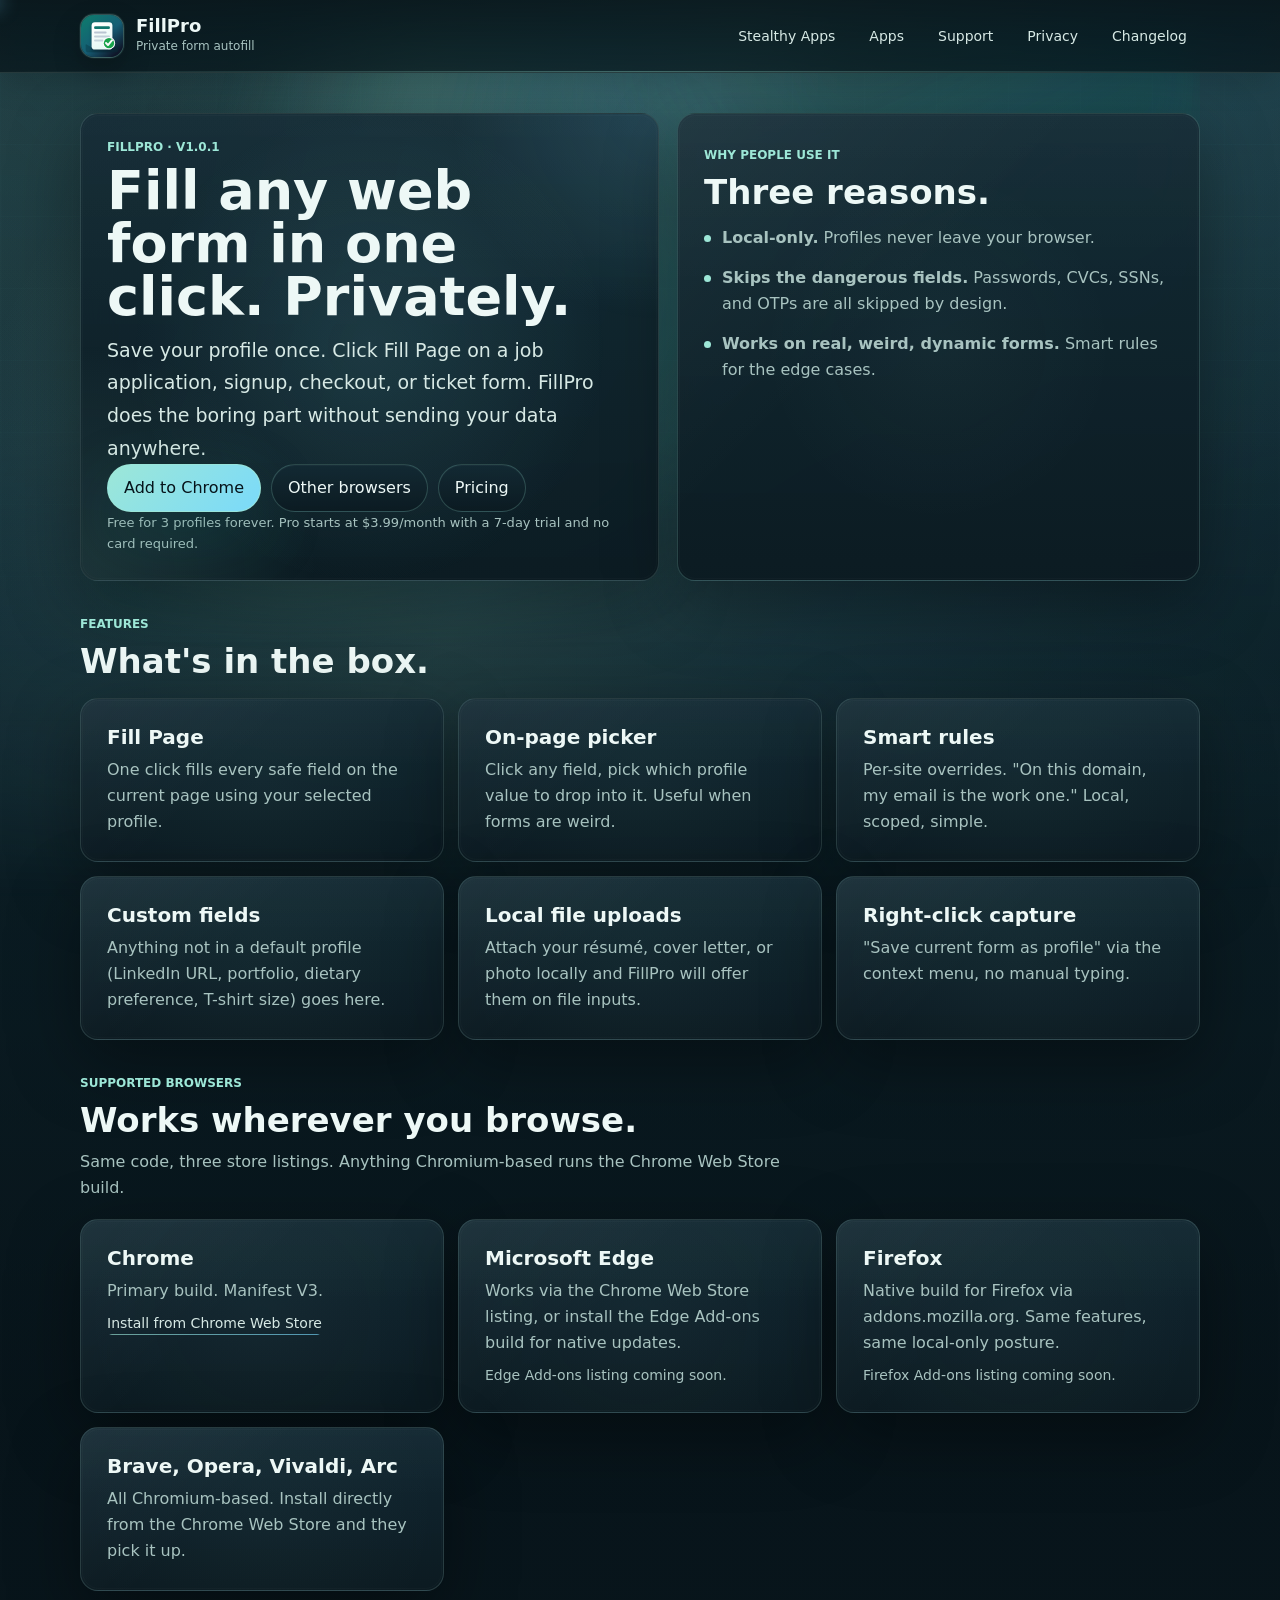
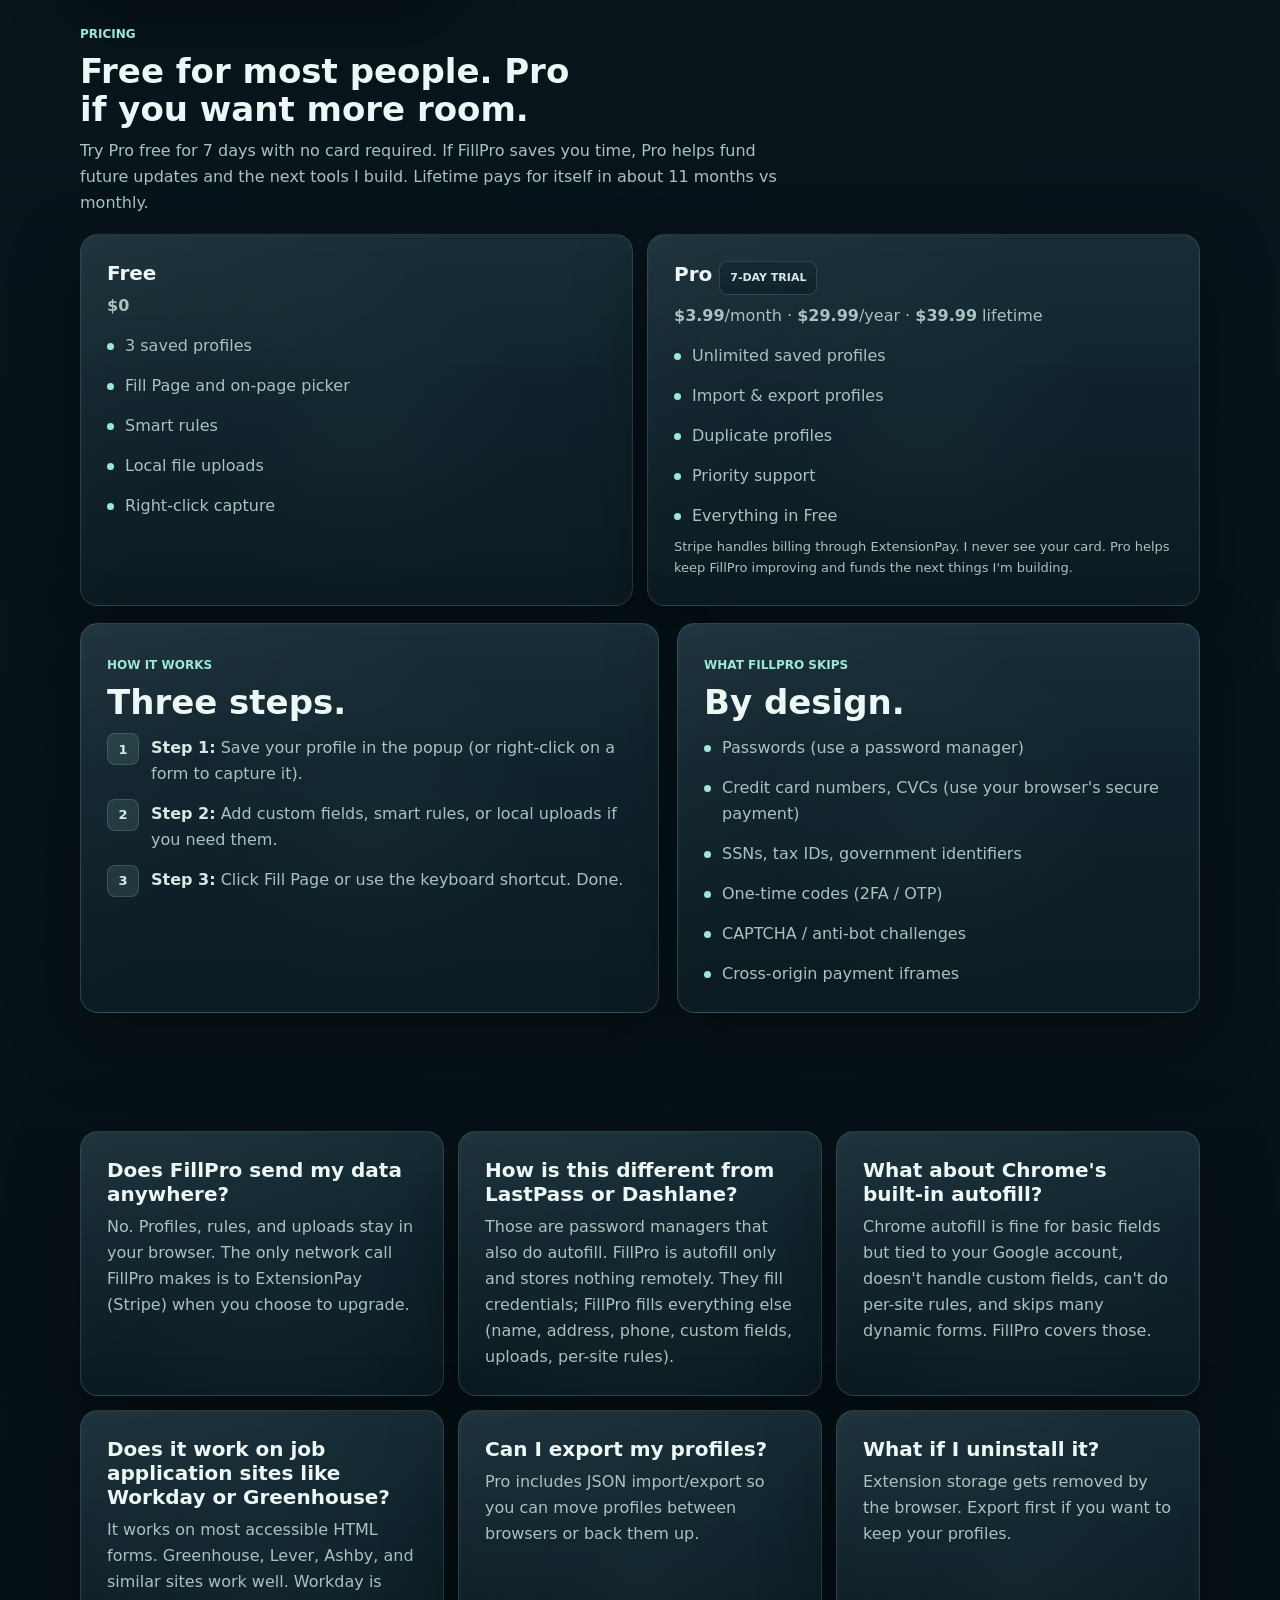
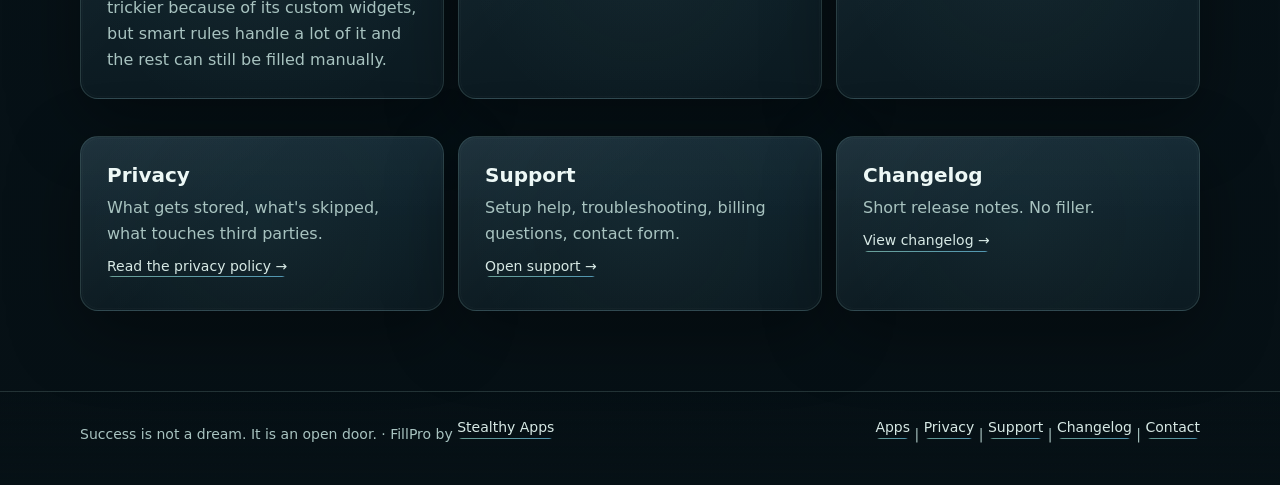
==== commit ca6d984e: "Fix hero cursor spotlight" ====
--- a/apps/fillpro/index.html
+++ b/apps/fillpro/index.html
@@ -323,6 +323,6 @@
       <span><a href="/#apps">Apps</a> | <a href="privacy.html">Privacy</a> | <a href="support.html">Support</a> | <a href="changelog.html">Changelog</a> | <a href="support.html#contact">Contact</a></span>
     </div>
   </footer>
-  <script src="/site.js" defer></script>
+  <script src="/site.js?v=hero-spotlight-v3" defer></script>
 </body>
 </html>
--- a/styles.css
+++ b/styles.css
@@ -45,7 +45,7 @@
   margin: 0;
   min-height: 100vh;
   background:
-    linear-gradient(180deg, rgba(12, 31, 38, 0.82) 0%, transparent 38%),
+    linear-gradient(180deg, rgba(16, 43, 52, 0.92) 0%, rgba(7, 18, 23, 0.38) 38%, transparent 72%),
     linear-gradient(180deg, #071217 0%, #08161d 42%, #061015 100%);
   color: var(--text);
   font: 16px/1.62 ui-sans-serif, system-ui, -apple-system, BlinkMacSystemFont, "Segoe UI", sans-serif;
@@ -64,22 +64,22 @@
 
 body::before {
   background:
-    linear-gradient(rgba(157, 231, 215, 0.05) 1px, transparent 1px),
-    linear-gradient(90deg, rgba(157, 231, 215, 0.05) 1px, transparent 1px);
+    linear-gradient(rgba(157, 231, 215, 0.07) 1px, transparent 1px),
+    linear-gradient(90deg, rgba(157, 231, 215, 0.06) 1px, transparent 1px);
   background-size: 72px 72px;
-  mask-image: linear-gradient(180deg, rgba(0, 0, 0, 0.9), transparent 88%);
-  opacity: 0.22;
+  mask-image: linear-gradient(180deg, rgba(0, 0, 0, 0.92), rgba(0, 0, 0, 0.7) 48%, transparent 94%);
+  opacity: 0.32;
 }
 
 body::after {
   background:
-    linear-gradient(116deg, transparent 0 18%, rgba(157, 231, 215, 0.08) 36%, transparent 56% 100%),
-    linear-gradient(42deg, transparent 0 24%, rgba(117, 216, 255, 0.065) 44%, transparent 62% 100%),
-    linear-gradient(180deg, rgba(157, 231, 215, 0.035), transparent 44%);
-  background-size: 180% 180%, 160% 160%, 100% 100%;
+    linear-gradient(116deg, transparent 0 12%, rgba(157, 231, 215, 0.22) 31%, rgba(117, 216, 255, 0.12) 43%, transparent 66% 100%),
+    linear-gradient(42deg, transparent 0 16%, rgba(117, 216, 255, 0.14) 38%, rgba(157, 231, 215, 0.1) 52%, transparent 74% 100%),
+    linear-gradient(180deg, rgba(157, 231, 215, 0.08), transparent 58%);
+  background-size: 185% 185%, 165% 165%, 100% 100%;
   background-position: 18% 8%, 82% 14%, center;
-  mask-image: linear-gradient(180deg, rgba(0, 0, 0, 0.94), rgba(0, 0, 0, 0.74) 45%, transparent 94%);
-  opacity: 0.92;
+  mask-image: linear-gradient(180deg, rgba(0, 0, 0, 0.96), rgba(0, 0, 0, 0.88) 48%, rgba(0, 0, 0, 0.28) 88%, transparent 100%);
+  opacity: 1;
   animation: ambientField 18s ease-in-out infinite alternate;
   will-change: background-position, opacity;
 }
@@ -89,6 +89,24 @@
 footer {
   position: relative;
   z-index: 1;
+}
+
+main::before {
+  content: "";
+  position: absolute;
+  left: 0;
+  top: -96px;
+  z-index: -1;
+  width: 100%;
+  height: 680px;
+  pointer-events: none;
+  background:
+    linear-gradient(104deg, transparent 0 14%, rgba(157, 231, 215, 0.22) 28%, rgba(117, 216, 255, 0.15) 42%, transparent 62% 100%),
+    linear-gradient(154deg, transparent 0 30%, rgba(15, 118, 110, 0.2) 52%, transparent 75% 100%);
+  filter: blur(24px) saturate(120%);
+  opacity: 0.94;
+  mask-image: linear-gradient(180deg, transparent 0%, rgba(0, 0, 0, 0.92) 14%, rgba(0, 0, 0, 0.84) 68%, transparent 100%);
+  animation: heroAurora 16s ease-in-out infinite alternate;
 }
 
 img {
@@ -383,6 +401,8 @@
   inset: -1px;
   border-radius: inherit;
   background:
+    radial-gradient(560px circle at var(--spot-x) var(--spot-y), rgba(157, 231, 215, var(--spot-alpha)), transparent 44%),
+    radial-gradient(460px circle at var(--spot-x) var(--spot-y), rgba(117, 216, 255, 0.08), transparent 52%),
     radial-gradient(circle at top right, rgba(117, 216, 255, 0.13), transparent 28%),
     radial-gradient(circle at bottom left, rgba(157, 231, 215, 0.12), transparent 32%);
   pointer-events: none;
@@ -1146,17 +1166,34 @@
 @keyframes ambientField {
   0% {
     background-position: 18% 8%, 82% 14%, center;
-    opacity: 0.84;
+    opacity: 0.9;
   }
 
   50% {
     background-position: 42% 16%, 64% 22%, center;
-    opacity: 0.96;
+    opacity: 1;
   }
 
   100% {
     background-position: 72% 10%, 28% 18%, center;
-    opacity: 0.9;
+    opacity: 0.94;
+  }
+}
+
+@keyframes heroAurora {
+  0% {
+    transform: translateY(0) skewY(-1deg);
+    opacity: 0.72;
+  }
+
+  50% {
+    transform: translateY(10px) skewY(0deg);
+    opacity: 0.96;
+  }
+
+  100% {
+    transform: translateY(2px) skewY(1deg);
+    opacity: 0.82;
   }
 }
 
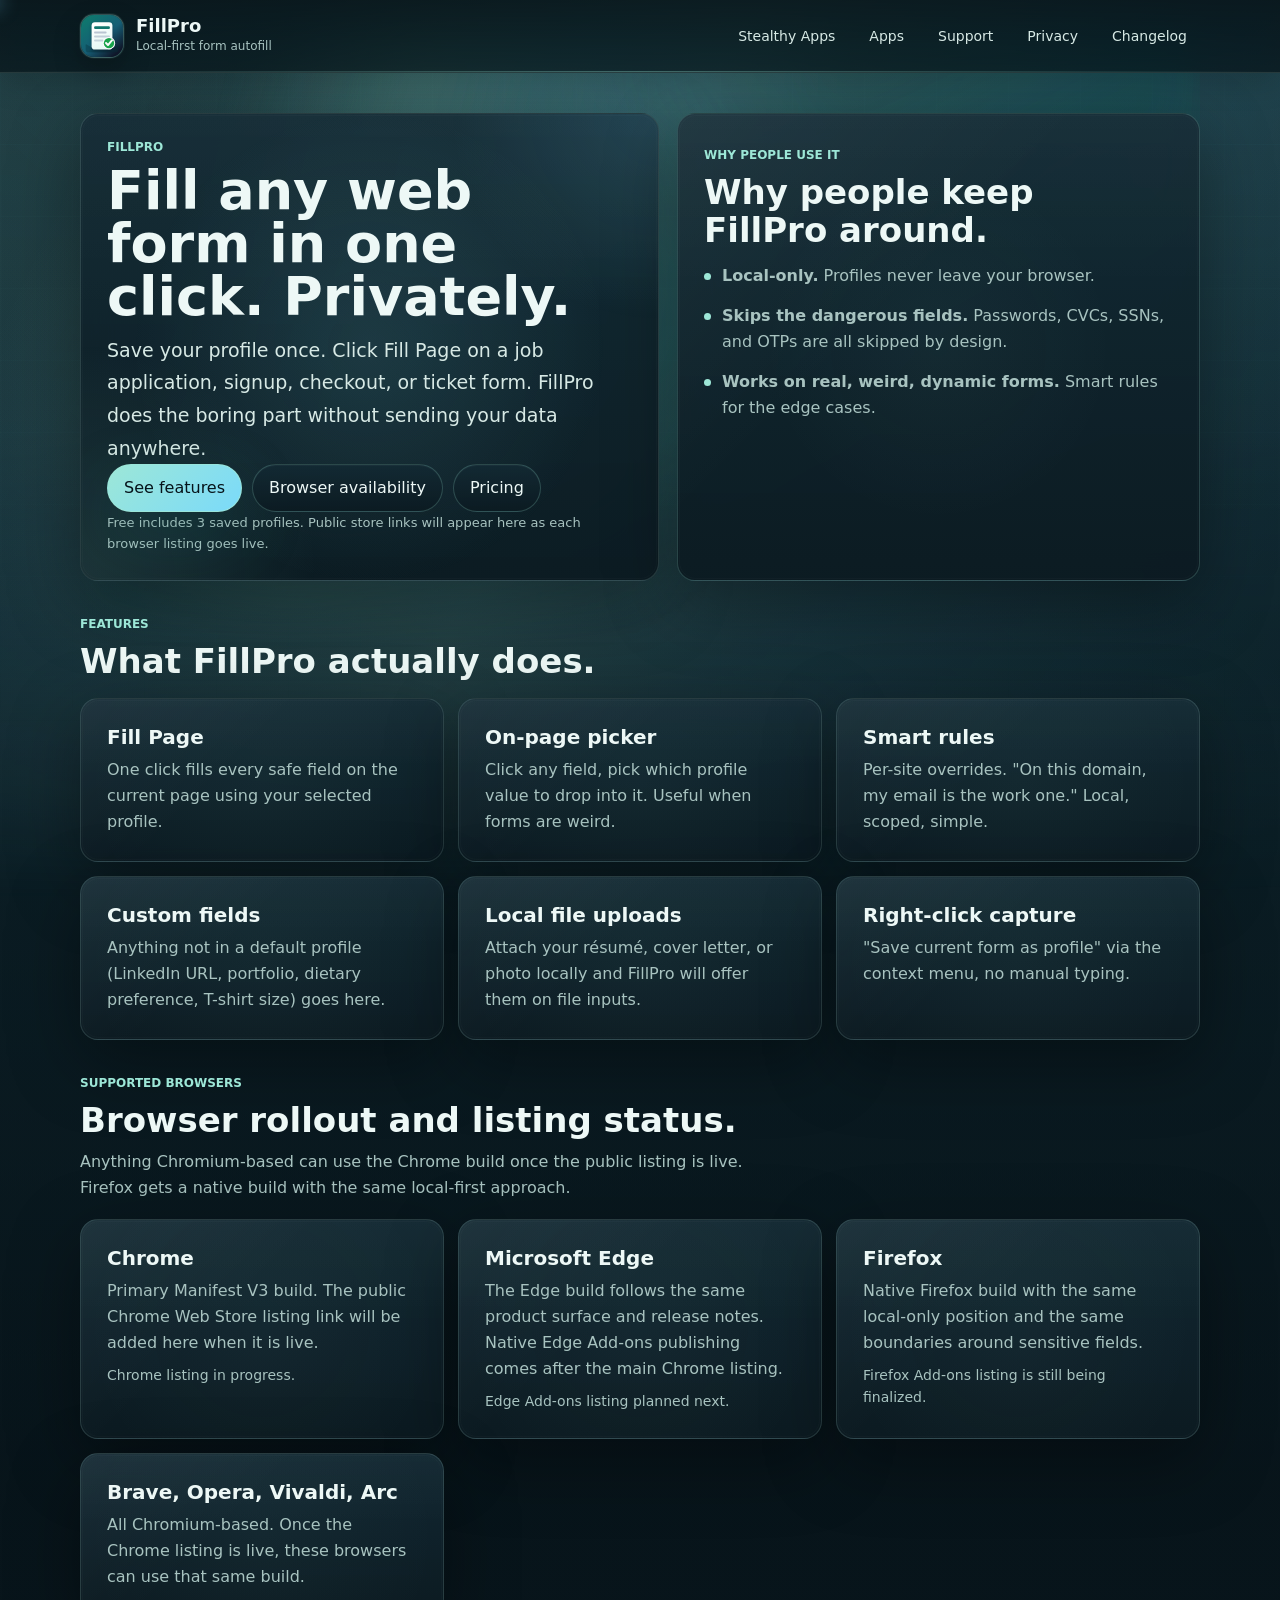
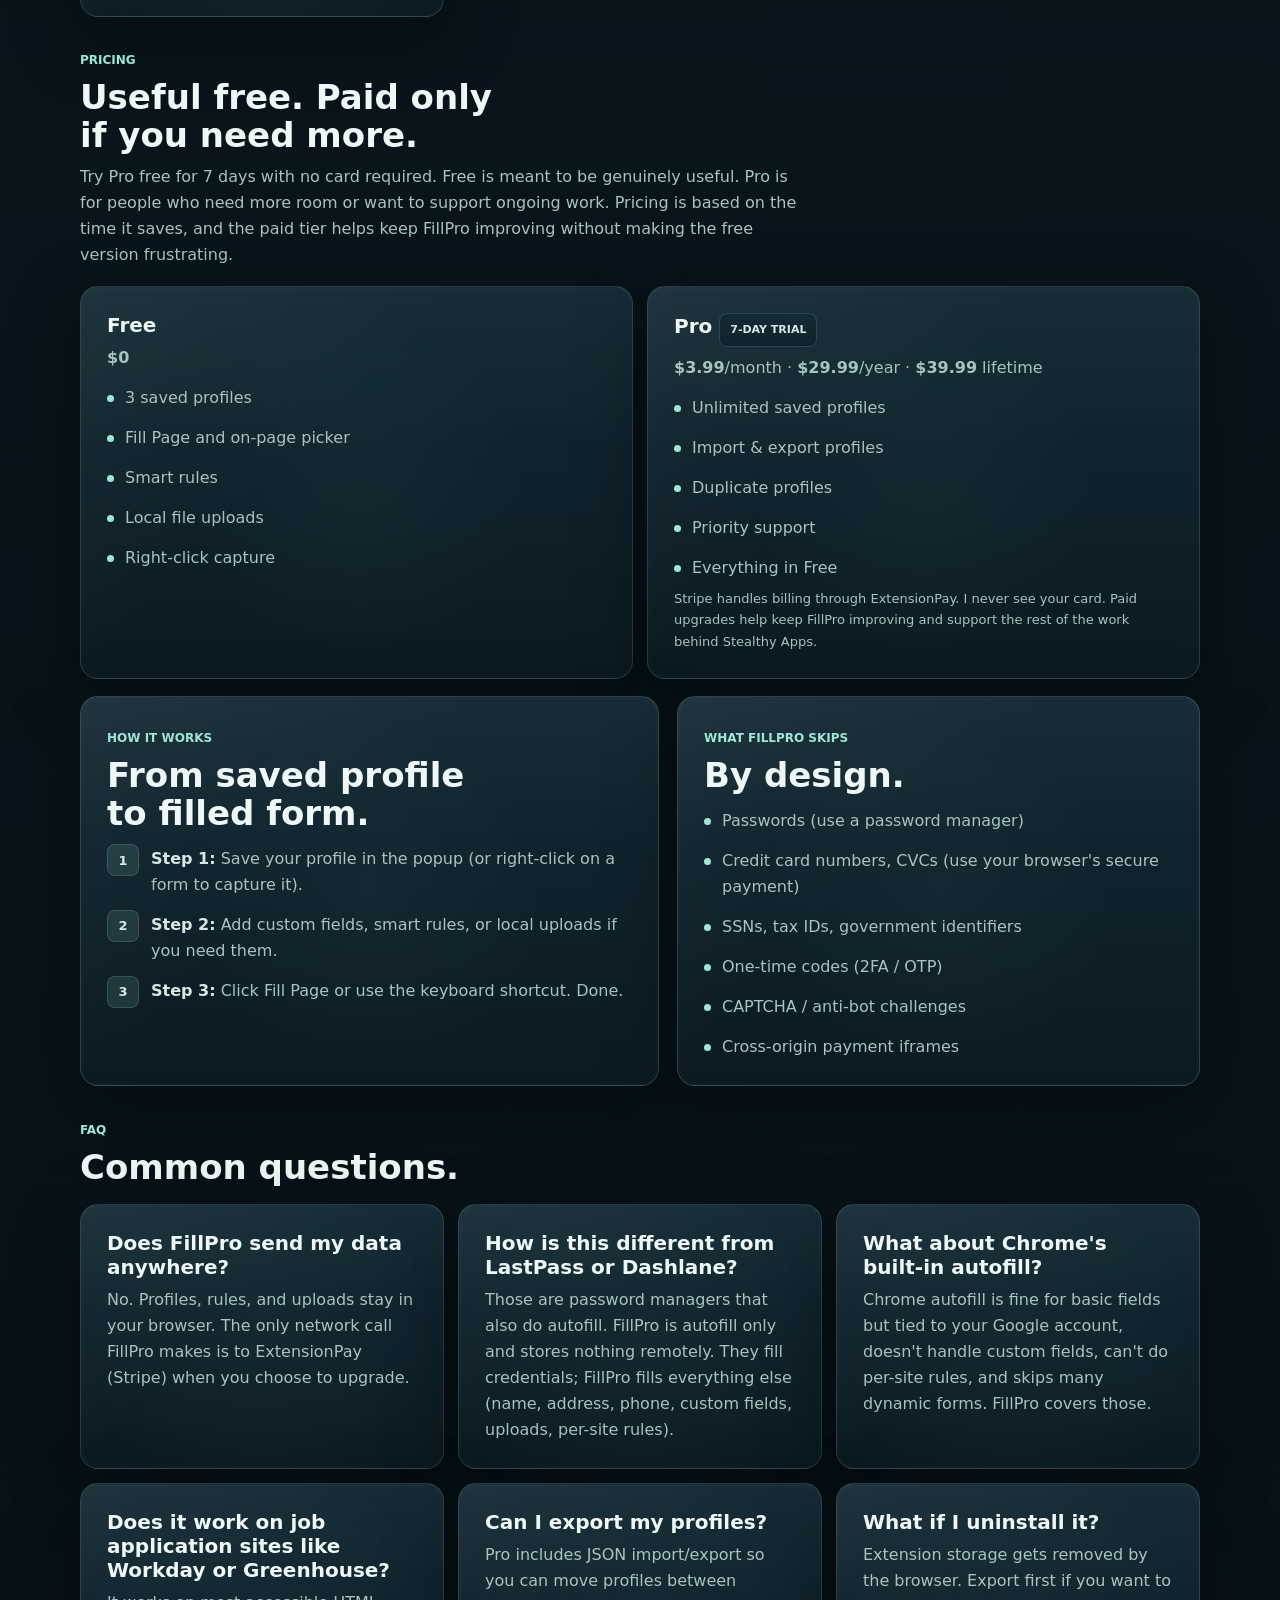
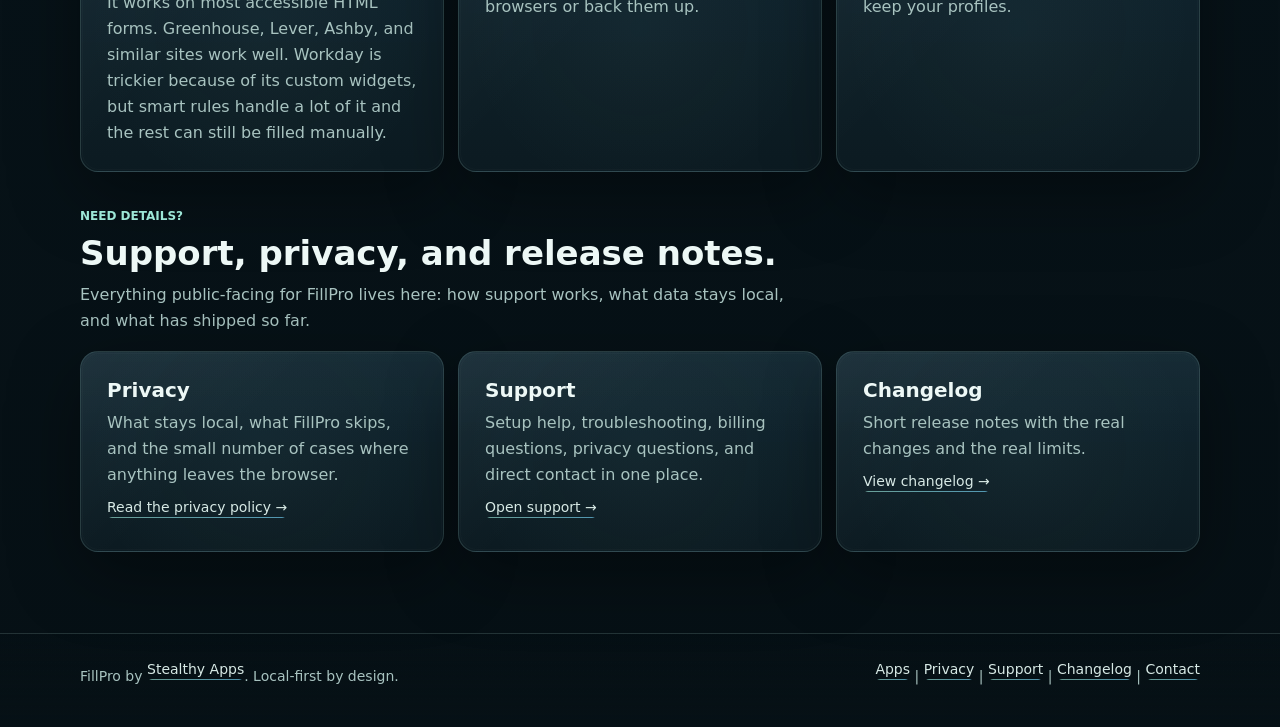
==== commit 04db15f6: "Clarify local-data privacy flows" ====
--- a/apps/fillpro/index.html
+++ b/apps/fillpro/index.html
@@ -97,7 +97,7 @@
         <img class="brand-logo" src="/assets/fillpro-logo.svg" alt="FillPro logo" width="48" height="48" decoding="async">
         <span class="brand-lockup">
           <span class="brand-title">FillPro</span>
-          <span class="brand-subtitle">Private form autofill</span>
+          <span class="brand-subtitle">Local-first form autofill</span>
         </span>
       </a>
       <div class="nav-links">
@@ -114,22 +114,22 @@
     <section class="page-hero">
       <div class="surface page-hero-copy">
         <div class="page-intro">
-          <p class="eyebrow">FillPro · v1.0.1</p>
+          <p class="eyebrow">FillPro</p>
           <h1>Fill any web form in one click. Privately.</h1>
           <p class="lead">Save your profile once. Click Fill Page on a job application, signup, checkout, or ticket form. FillPro does the boring part without sending your data anywhere.</p>
         </div>
         <div class="actions">
-          <a class="button primary" href="https://chromewebstore.google.com/" rel="noopener">Add to Chrome</a>
-          <a class="button" href="#platforms">Other browsers</a>
+          <a class="button primary" href="#features">See features</a>
+          <a class="button" href="#platforms">Browser availability</a>
           <a class="button" href="#pricing">Pricing</a>
         </div>
-        <p class="small">Free for 3 profiles forever. Pro starts at $3.99/month with a 7-day trial and no card required.</p>
+        <p class="small">Free includes 3 saved profiles. Public store links will appear here as each browser listing goes live.</p>
       </div>
 
       <article class="boundary-card mini-card">
         <div class="page-intro">
           <p class="eyebrow">Why people use it</p>
-          <h2>Three reasons.</h2>
+          <h2>Why people keep FillPro around.</h2>
         </div>
         <ul class="list-check">
           <li><strong>Local-only.</strong> Profiles never leave your browser.</li>
@@ -139,10 +139,10 @@
       </article>
     </section>
 
-    <section class="section-shell">
+    <section class="section-shell" id="features">
       <div class="section-heading">
         <p class="eyebrow">Features</p>
-        <h2>What's in the box.</h2>
+        <h2>What FillPro actually does.</h2>
       </div>
       <div class="info-grid">
         <article class="feature-card">
@@ -175,28 +175,28 @@
     <section id="platforms" class="section-shell">
       <div class="section-heading">
         <p class="eyebrow">Supported browsers</p>
-        <h2>Works wherever you browse.</h2>
-        <p>Same code, three store listings. Anything Chromium-based runs the Chrome Web Store build.</p>
+        <h2>Browser rollout and listing status.</h2>
+        <p>Anything Chromium-based can use the Chrome build once the public listing is live. Firefox gets a native build with the same local-first approach.</p>
       </div>
       <div class="info-grid">
         <article class="info-card">
           <h3>Chrome</h3>
-          <p>Primary build. Manifest V3.</p>
-          <p class="meta"><a href="https://chromewebstore.google.com/" rel="noopener">Install from Chrome Web Store</a></p>
+          <p>Primary Manifest V3 build. The public Chrome Web Store listing link will be added here when it is live.</p>
+          <p class="meta">Chrome listing in progress.</p>
         </article>
         <article class="info-card">
           <h3>Microsoft Edge</h3>
-          <p>Works via the Chrome Web Store listing, or install the Edge Add-ons build for native updates.</p>
-          <p class="meta">Edge Add-ons listing coming soon.</p>
+          <p>The Edge build follows the same product surface and release notes. Native Edge Add-ons publishing comes after the main Chrome listing.</p>
+          <p class="meta">Edge Add-ons listing planned next.</p>
         </article>
         <article class="info-card">
           <h3>Firefox</h3>
-          <p>Native build for Firefox via addons.mozilla.org. Same features, same local-only posture.</p>
-          <p class="meta">Firefox Add-ons listing coming soon.</p>
+          <p>Native Firefox build with the same local-only position and the same boundaries around sensitive fields.</p>
+          <p class="meta">Firefox Add-ons listing is still being finalized.</p>
         </article>
         <article class="info-card">
           <h3>Brave, Opera, Vivaldi, Arc</h3>
-          <p>All Chromium-based. Install directly from the Chrome Web Store and they pick it up.</p>
+          <p>All Chromium-based. Once the Chrome listing is live, these browsers can use that same build.</p>
         </article>
       </div>
     </section>
@@ -204,8 +204,8 @@
     <section id="pricing" class="section-shell">
       <div class="section-heading">
         <p class="eyebrow">Pricing</p>
-        <h2>Free for most people. Pro if you want more room.</h2>
-        <p>Try Pro free for 7 days with no card required. If FillPro saves you time, Pro helps fund future updates and the next tools I build. Lifetime pays for itself in about 11 months vs monthly.</p>
+        <h2>Useful free. Paid only if you need more.</h2>
+        <p>Try Pro free for 7 days with no card required. Free is meant to be genuinely useful. Pro is for people who need more room or want to support ongoing work. Pricing is based on the time it saves, and the paid tier helps keep FillPro improving without making the free version frustrating.</p>
       </div>
       <div class="plan-grid">
         <article class="feature-card">
@@ -229,7 +229,7 @@
             <li>Priority support</li>
             <li>Everything in Free</li>
           </ul>
-          <p class="small">Stripe handles billing through ExtensionPay. I never see your card. Pro helps keep FillPro improving and funds the next things I'm building.</p>
+          <p class="small">Stripe handles billing through ExtensionPay. I never see your card. Paid upgrades help keep FillPro improving and support the rest of the work behind Stealthy Apps.</p>
         </article>
       </div>
     </section>
@@ -238,7 +238,7 @@
       <article class="boundary-card">
         <div class="page-intro">
           <p class="eyebrow">How it works</p>
-          <h2>Three steps.</h2>
+          <h2>From saved profile to filled form.</h2>
         </div>
         <ol class="step-list">
           <li><strong>Step 1:</strong> Save your profile in the popup (or right-click on a form to capture it).</li>
@@ -296,21 +296,26 @@
       </div>
     </section>
 
-    <section class="section-shell">
+    <section class="section-shell compact-section">
+      <div class="section-heading">
+        <p class="eyebrow">Need details?</p>
+        <h2>Support, privacy, and release notes.</h2>
+        <p>Everything public-facing for FillPro lives here: how support works, what data stays local, and what has shipped so far.</p>
+      </div>
       <div class="info-grid">
         <article class="info-card">
           <h3>Privacy</h3>
-          <p>What gets stored, what's skipped, what touches third parties.</p>
+          <p>What stays local, what FillPro skips, and the small number of cases where anything leaves the browser.</p>
           <p class="meta"><a href="privacy.html">Read the privacy policy →</a></p>
         </article>
         <article class="info-card">
           <h3>Support</h3>
-          <p>Setup help, troubleshooting, billing questions, contact form.</p>
+          <p>Setup help, troubleshooting, billing questions, privacy questions, and direct contact in one place.</p>
           <p class="meta"><a href="support.html">Open support →</a></p>
         </article>
         <article class="info-card">
           <h3>Changelog</h3>
-          <p>Short release notes. No filler.</p>
+          <p>Short release notes with the real changes and the real limits.</p>
           <p class="meta"><a href="changelog.html">View changelog →</a></p>
         </article>
       </div>
@@ -319,7 +324,7 @@
 
   <footer>
     <div class="footer-inner">
-      <span>Success is not a dream. It is an open door. · FillPro by <a href="/">Stealthy Apps</a></span>
+      <span>FillPro by <a href="/">Stealthy Apps</a>. Local-first by design.</span>
       <span><a href="/#apps">Apps</a> | <a href="privacy.html">Privacy</a> | <a href="support.html">Support</a> | <a href="changelog.html">Changelog</a> | <a href="support.html#contact">Contact</a></span>
     </div>
   </footer>
--- a/styles.css
+++ b/styles.css
@@ -680,6 +680,71 @@
   --spot-alpha: 0.14;
 }
 
+.coarse-pointer body::before {
+  background-size: 58px 58px;
+  opacity: 0.42;
+}
+
+.coarse-pointer body::after {
+  background-size: 160% 160%, 148% 148%, 100% 100%;
+  opacity: 0.96;
+  animation-duration: 14s;
+}
+
+.coarse-pointer main::before {
+  top: -72px;
+  height: 620px;
+  filter: blur(28px) saturate(136%);
+  opacity: 1;
+}
+
+.coarse-pointer .page-hero-copy,
+.coarse-pointer .hero-copy,
+.coarse-pointer .boundary-card,
+.coarse-pointer .contact-card,
+.coarse-pointer .feature-card,
+.coarse-pointer .info-card,
+.coarse-pointer .support-card,
+.coarse-pointer .policy-card,
+.coarse-pointer .release-card,
+.coarse-pointer .mini-card,
+.coarse-pointer .surface {
+  --spot-alpha: 0.072;
+  box-shadow: 0 24px 58px rgba(0, 0, 0, 0.32), 0 0 0 1px rgba(157, 231, 215, 0.05);
+}
+
+.coarse-pointer .page-hero-copy,
+.coarse-pointer .hero-copy {
+  --spot-alpha: 0.12;
+}
+
+.coarse-pointer .feature-card.is-touch-active,
+.coarse-pointer .info-card.is-touch-active,
+.coarse-pointer .support-card.is-touch-active,
+.coarse-pointer .policy-card.is-touch-active,
+.coarse-pointer .release-card.is-touch-active,
+.coarse-pointer .boundary-card.is-touch-active,
+.coarse-pointer .mini-card.is-touch-active,
+.coarse-pointer .surface.is-touch-active,
+.coarse-pointer .contact-card.is-touch-active {
+  transform: translateY(-3px) scale(0.995);
+  border-color: rgba(157, 231, 215, 0.34);
+  box-shadow: 0 28px 60px rgba(0, 0, 0, 0.36), 0 0 0 1px rgba(157, 231, 215, 0.09), 0 0 34px rgba(117, 216, 255, 0.08);
+  --spot-alpha: 0.18;
+}
+
+.coarse-pointer .button:active,
+.coarse-pointer .quick-link:active,
+.coarse-pointer .nav-links a:active {
+  transform: translateY(-1px) scale(0.985);
+  border-color: rgba(157, 231, 215, 0.42);
+  box-shadow: 0 16px 28px rgba(0, 0, 0, 0.26), 0 0 0 1px rgba(157, 231, 215, 0.08);
+}
+
+.coarse-pointer .button.primary:active {
+  box-shadow: 0 20px 36px rgba(17, 121, 115, 0.28), 0 0 24px rgba(117, 216, 255, 0.18);
+}
+
 .meta a,
 .footer-inner a,
 .boundary-card p a,
@@ -983,6 +1048,82 @@
   margin-top: 18px;
 }
 
+.direct-panel {
+  display: grid;
+  gap: 10px;
+  margin-top: 14px;
+  padding: 15px;
+  border: 1px solid rgba(245, 158, 11, 0.22);
+  border-radius: calc(var(--radius) + 4px);
+  background: rgba(245, 158, 11, 0.08);
+}
+
+.direct-panel p {
+  margin: 0;
+}
+
+.consent-check {
+  display: grid;
+  grid-template-columns: auto 1fr;
+  gap: 12px;
+  align-items: start;
+  color: var(--soft);
+  font-size: 14px;
+  line-height: 1.6;
+}
+
+.consent-check input {
+  width: 18px;
+  height: 18px;
+  margin-top: 2px;
+  accent-color: var(--brand);
+}
+
+.field-honeypot {
+  position: absolute;
+  left: -9999px;
+  width: 1px;
+  height: 1px;
+  overflow: hidden;
+}
+
+.compose-panel {
+  display: grid;
+  gap: 12px;
+  margin-top: 14px;
+  padding: 15px;
+  border: 1px solid var(--line);
+  border-radius: calc(var(--radius) + 4px);
+  background: rgba(117, 216, 255, 0.06);
+}
+
+.compose-panel[hidden] {
+  display: none;
+}
+
+.compose-actions {
+  display: flex;
+  flex-wrap: wrap;
+  gap: 10px;
+}
+
+.compose-panel .button {
+  flex: 0 0 auto;
+}
+
+.button[disabled] {
+  opacity: 0.72;
+  cursor: wait;
+  transform: none;
+  pointer-events: none;
+  box-shadow: none;
+}
+
+.compose-intro,
+.compose-summary {
+  margin: 0;
+}
+
 .field-row {
   grid-template-columns: repeat(2, minmax(0, 1fr));
 }
@@ -1319,6 +1460,20 @@
   body::before,
   body::after {
     opacity: 0.5;
+  }
+
+  .coarse-pointer body::before {
+    opacity: 0.44;
+  }
+
+  .coarse-pointer body::after {
+    opacity: 0.92;
+  }
+
+  .coarse-pointer main::before {
+    top: -32px;
+    height: 520px;
+    opacity: 0.96;
   }
 
   main {
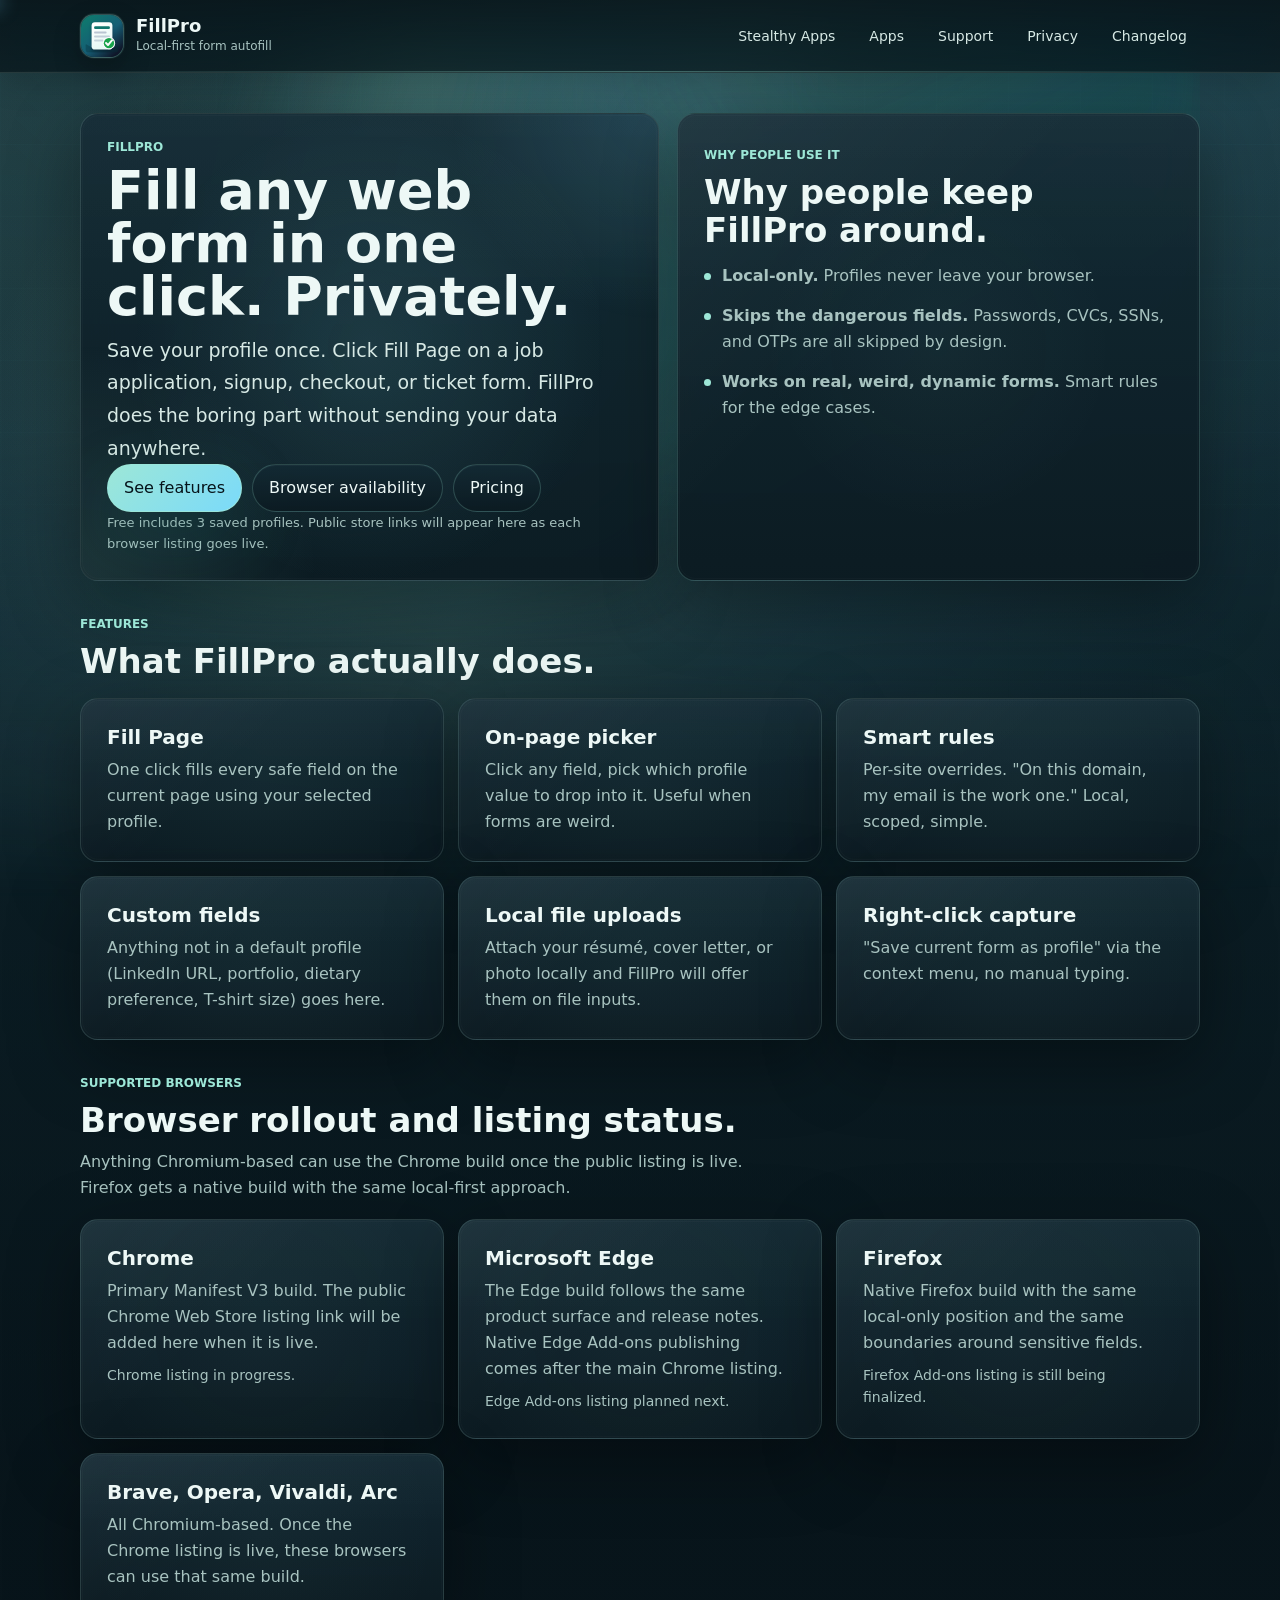
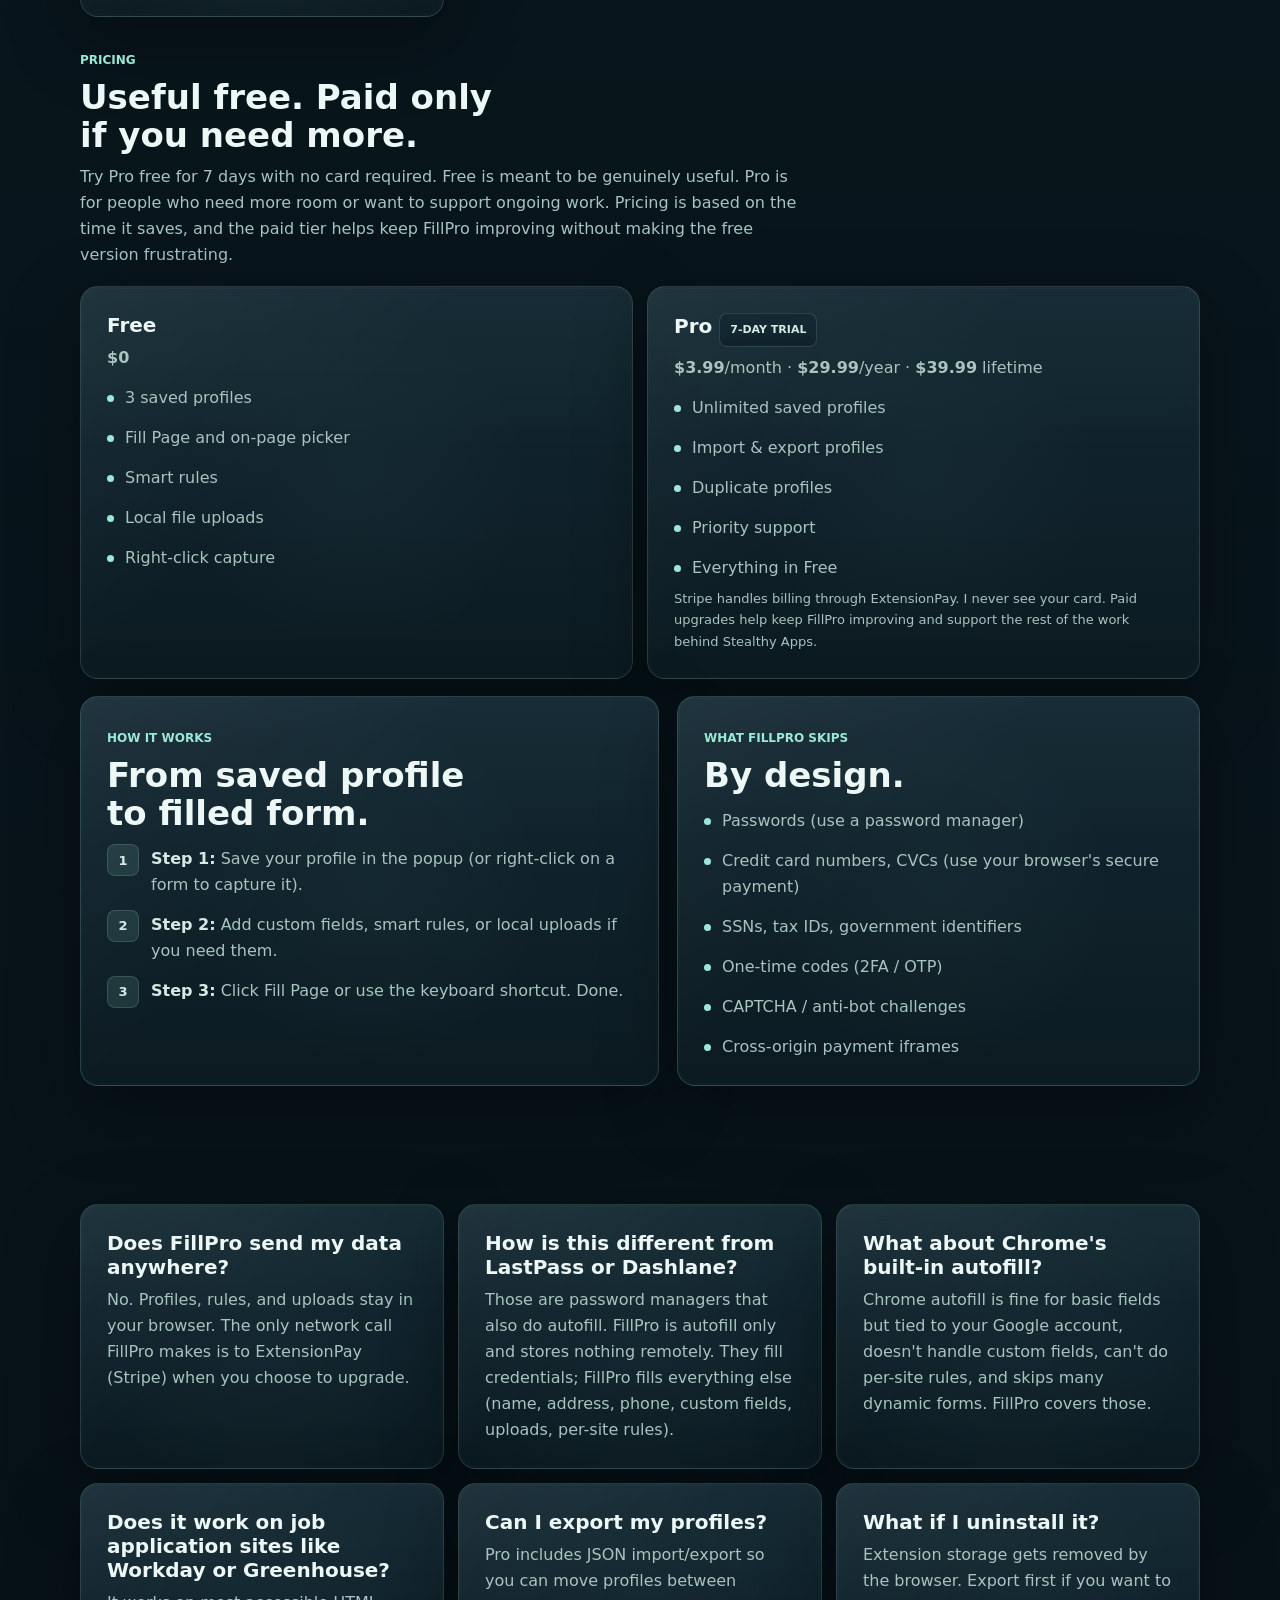
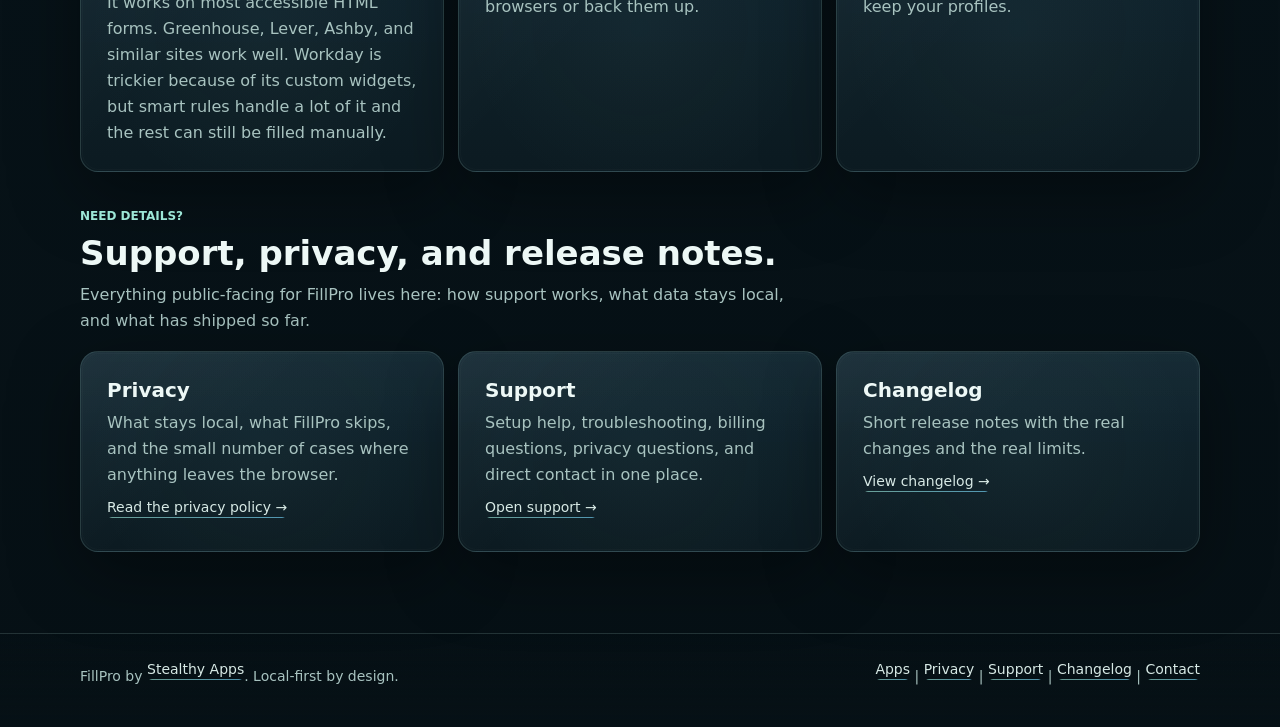
==== commit 69fcf862: "Polish contact flow copy and page titles" ====
--- a/apps/fillpro/index.html
+++ b/apps/fillpro/index.html
@@ -3,7 +3,7 @@
 <head>
   <meta charset="utf-8">
   <meta name="viewport" content="width=device-width, initial-scale=1">
-  <title>FillPro — private form autofill for Chrome, Edge, and Firefox</title>
+  <title>FillPro — Local-first autofill</title>
   <meta name="description" content="FillPro is a private, local-only form autofill extension for Chrome, Edge, Firefox, Brave, Opera, Vivaldi, and Arc. No tracking. No accounts. Skips passwords, payment fields, and one-time codes by design. Free tier with 3 profiles. Pro from $3.99/month with a 7-day free trial.">
   <meta name="keywords" content="form autofill, chrome autofill, firefox autofill, edge autofill, private autofill, fillpro, lastpass alternative, dashlane alternative, indie autofill extension, no tracking autofill, local-only autofill">
   <meta name="referrer" content="no-referrer">
@@ -14,12 +14,12 @@
 
   <meta property="og:type" content="website">
   <meta property="og:site_name" content="Stealthy Apps">
-  <meta property="og:title" content="FillPro — private form autofill for Chrome, Edge, and Firefox">
+  <meta property="og:title" content="FillPro — Local-first autofill">
   <meta property="og:description" content="Local-only form autofill. No tracking, no accounts, no servers. Free tier with 3 profiles. Pro from $3.99/month, 7-day free trial.">
   <meta property="og:url" content="https://stealthyapps.com/apps/fillpro/">
   <meta property="og:image" content="https://stealthyapps.com/assets/fillpro-logo.svg">
   <meta name="twitter:card" content="summary_large_image">
-  <meta name="twitter:title" content="FillPro — private form autofill">
+  <meta name="twitter:title" content="FillPro — Local-first autofill">
   <meta name="twitter:description" content="Local-only autofill for Chrome, Edge, and Firefox. No tracking, no accounts.">
   <meta name="twitter:image" content="https://stealthyapps.com/assets/fillpro-logo.svg">
 
